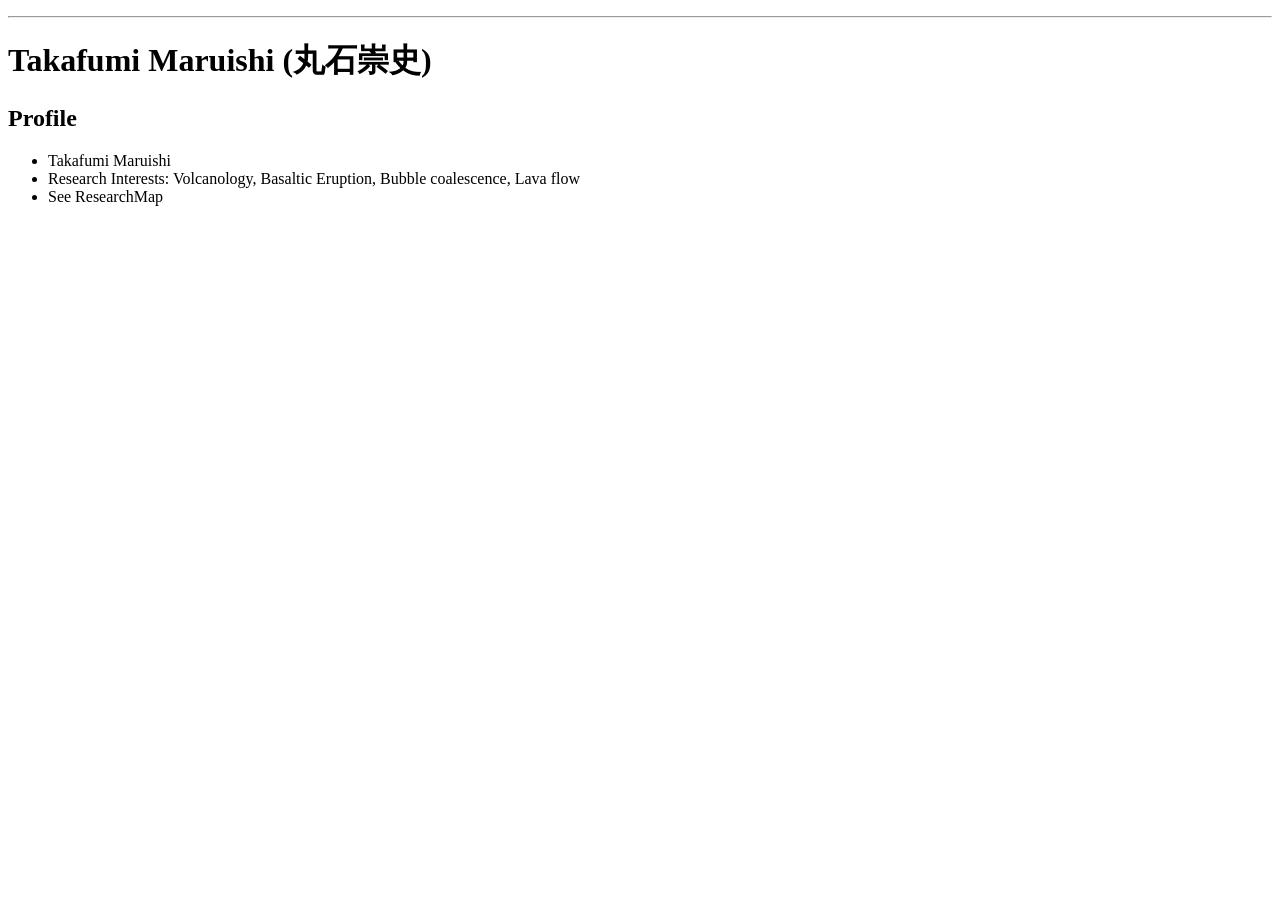
==== docs/index.html @ ff080b2b "update researchmap link" ====
<!DOCTYPE html>
<html lang="ja">
  <head>
	<meta name="generator" content="Hugo 0.74.3" />
    <meta charset="utf-8">
    <meta name="viewport" content="width=device-width, initial-scale=1">
    <title> | Takafumi Maruishi</title>
    <link rel="stylesheet" href="/css/style.css" />
    <link rel="stylesheet" href="/css/fonts.css" />
    
  </head>

  <body>
    <nav>
    <ul class="menu">
      
    </ul>
    <hr/>
    </nav>




<h1 id="takafumi-maruishi-丸石崇史">Takafumi Maruishi (丸石崇史)</h1>
<!-- raw HTML omitted -->
<h2 id="profile">Profile</h2>
<ul>
<li>Takafumi Maruishi</li>
<li>Research Interests: Volcanology, Basaltic Eruption, Bubble coalescence, Lava flow</li>
<li>See <a=href="https://researchmap.jp/takafumi_maruishi">ResearchMap</a></li>

<ul>
  
  
  
</ul>

  <footer>
  
  
  </footer>
  </body>
</html>
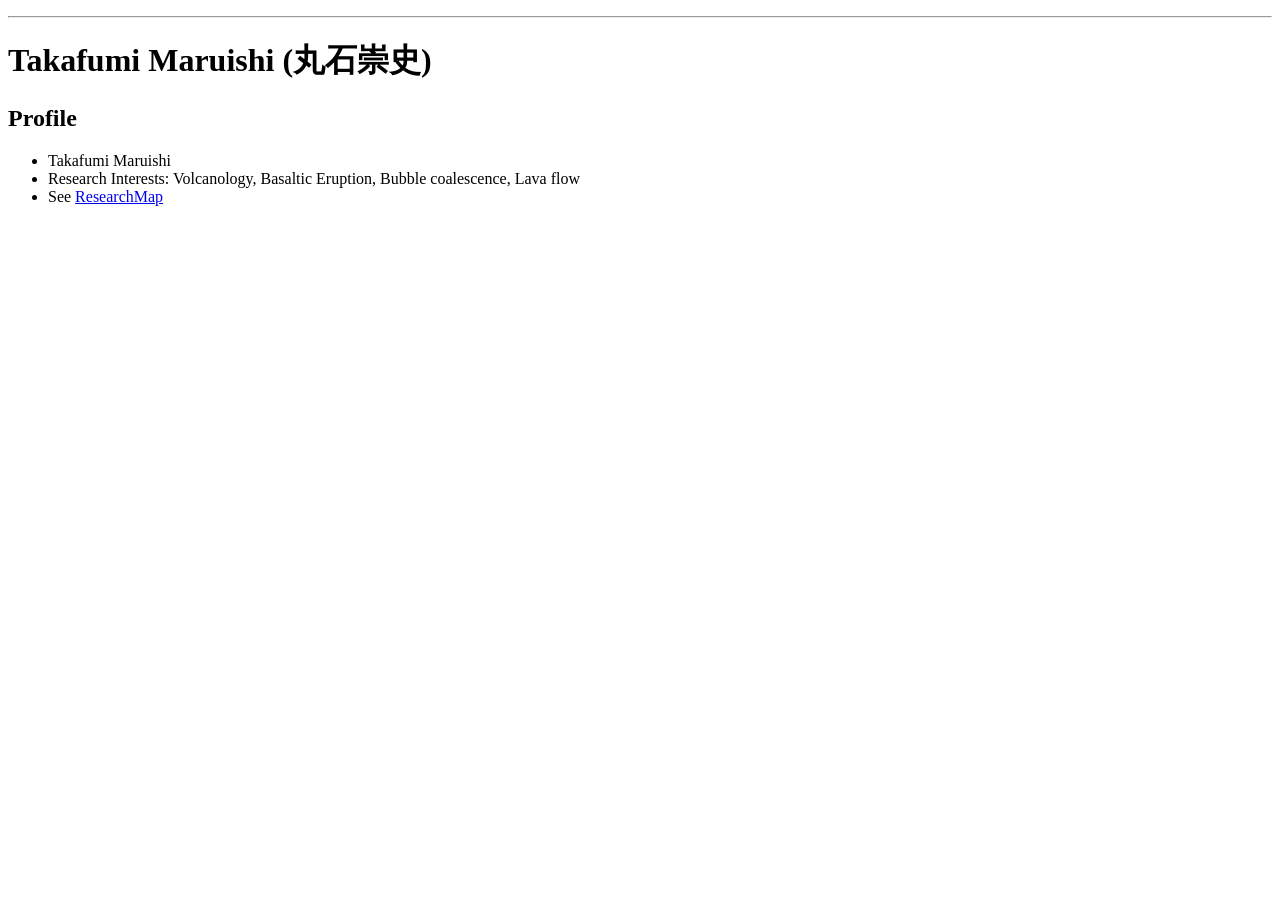
==== commit a425c229: "fix a tag" ====
--- a/docs/index.html
+++ b/docs/index.html
@@ -27,7 +27,7 @@
 <ul>
 <li>Takafumi Maruishi</li>
 <li>Research Interests: Volcanology, Basaltic Eruption, Bubble coalescence, Lava flow</li>
-<li>See <a=href="https://researchmap.jp/takafumi_maruishi">ResearchMap</a></li>
+<li>See <a href="https://researchmap.jp/takafumi_maruishi">ResearchMap</a></li>
 
 <ul>
   
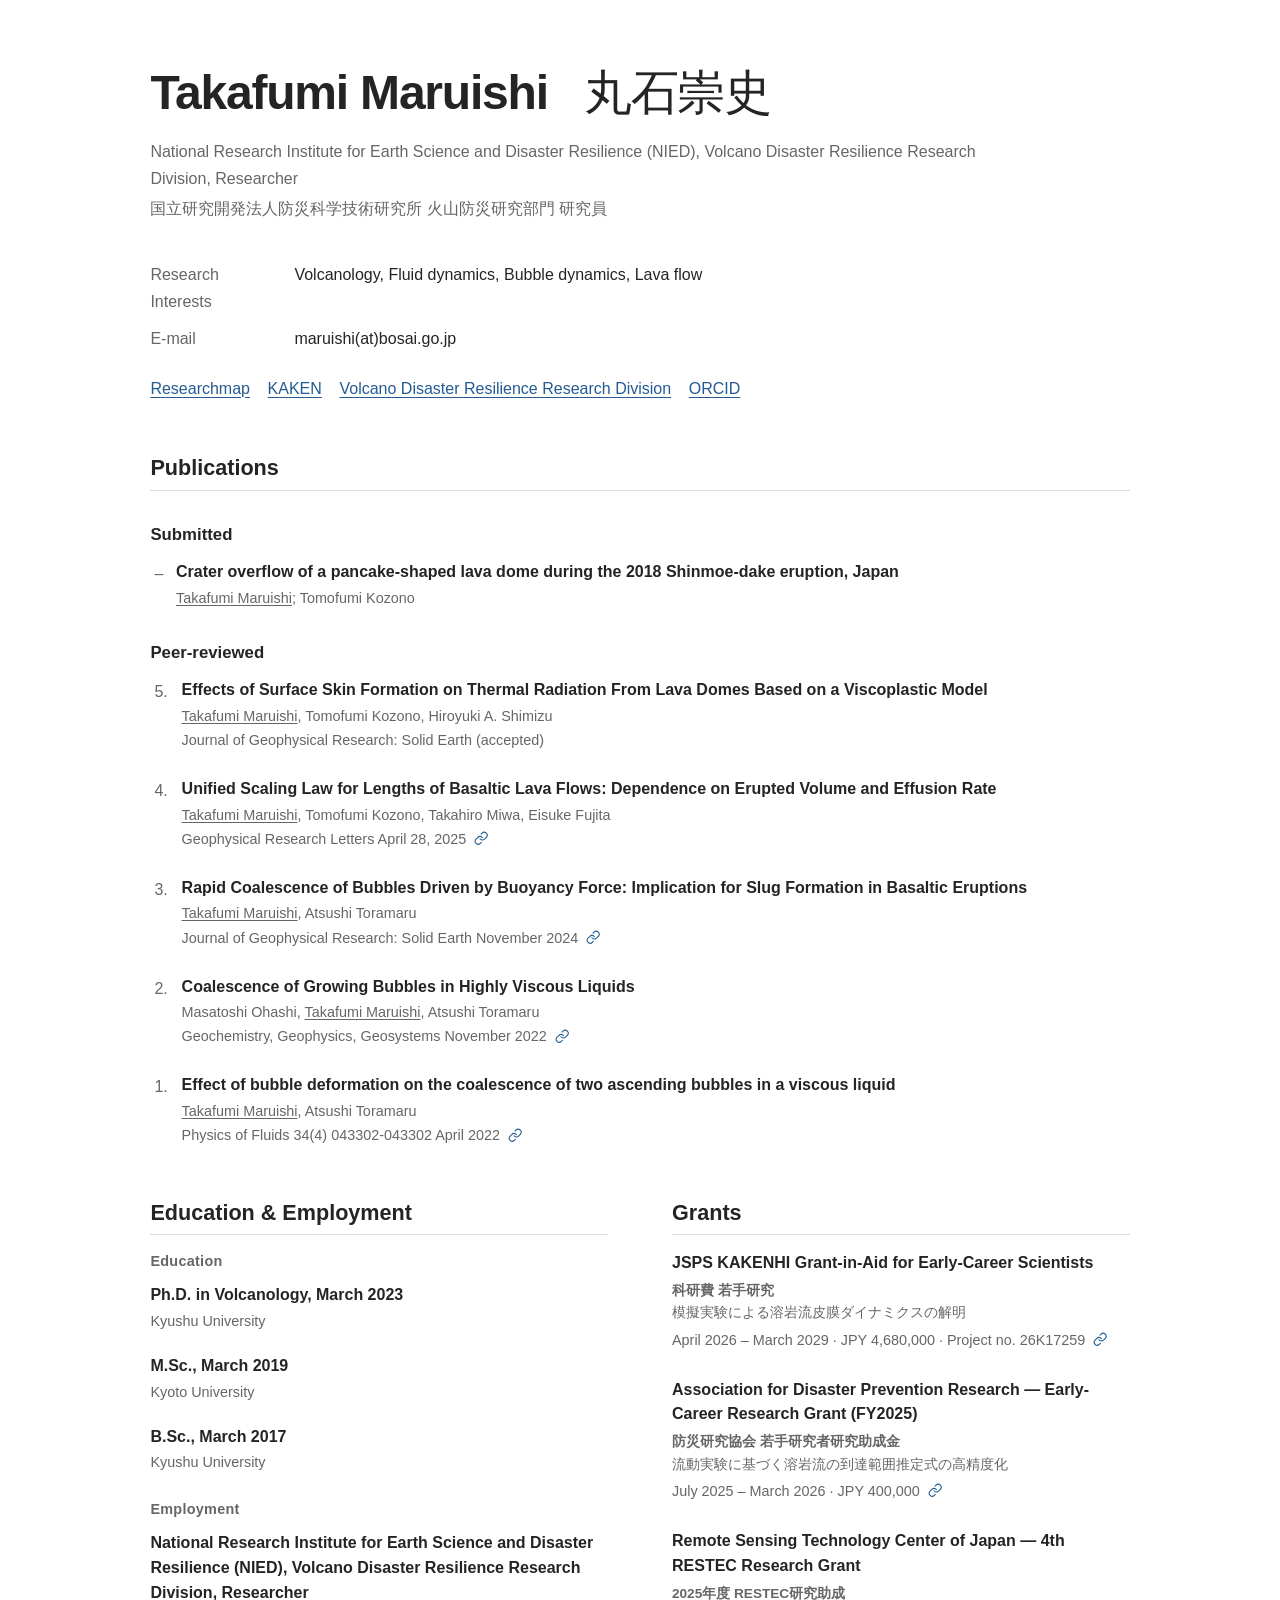
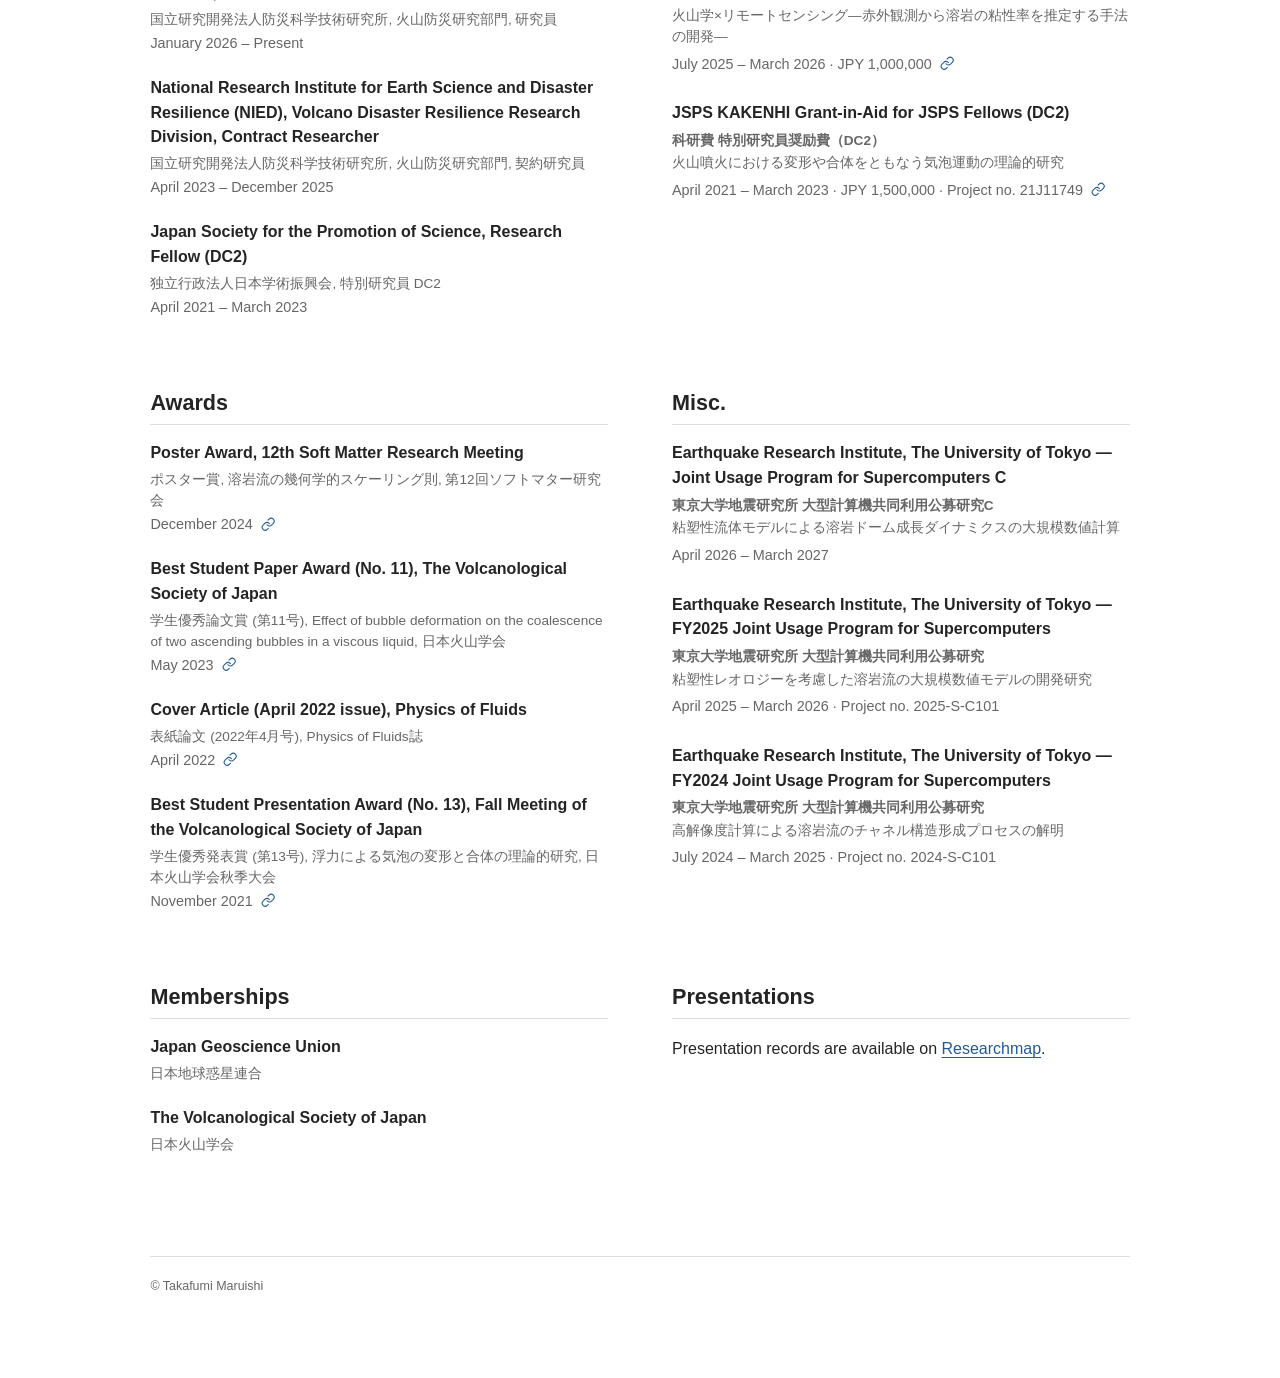
==== commit 46a87d22: "Update research profile" ====
--- a/docs/index.html
+++ b/docs/index.html
@@ -1,44 +1,245 @@
-<!DOCTYPE html>
-<html lang="ja">
-  <head>
-	<meta name="generator" content="Hugo 0.74.3" />
-    <meta charset="utf-8">
-    <meta name="viewport" content="width=device-width, initial-scale=1">
-    <title> | Takafumi Maruishi</title>
-    <link rel="stylesheet" href="/css/style.css" />
-    <link rel="stylesheet" href="/css/fonts.css" />
-    
-  </head>
-
-  <body>
-    <nav>
-    <ul class="menu">
-      
+<!doctype html>
+<html lang="en">
+<head>
+  <meta charset="utf-8">
+  <meta name="viewport" content="width=device-width, initial-scale=1">
+  <meta name="description" content="Research profile of Takafumi Maruishi">
+  <title>Takafumi Maruishi</title>
+  <link rel="stylesheet" href="styles.css">
+</head>
+<body>
+<header>
+  <h1><span>Takafumi Maruishi</span><span lang="ja">丸石崇史</span></h1>
+  <div class="affiliation">
+    <p>National Research Institute for Earth Science and Disaster Resilience (NIED), Volcano Disaster Resilience Research Division, Researcher</p>
+    <p lang="ja">国立研究開発法人防災科学技術研究所 火山防災研究部門 研究員</p>
+  </div>
+</header>
+
+<main>
+  <section class="profile">
+    <dl>
+      <div class="fact"><dt>Research Interests</dt><dd>Volcanology, Fluid dynamics, Bubble dynamics, Lava flow</dd></div>
+      <div class="fact"><dt>E-mail</dt><dd>maruishi(at)bosai.go.jp</dd></div>
+    </dl>
+    <ul class="external-links" aria-label="External profiles">
+      <li><a href="https://researchmap.jp/takafumi_maruishi" rel="noopener">Researchmap</a></li>
+      <li><a href="https://nrid.nii.ac.jp/nrid/1000080983254/" rel="noopener">KAKEN</a></li>
+      <li><a href="https://kazan.bosai.go.jp/" rel="noopener">Volcano Disaster Resilience Research Division</a></li>
+      <li><a href="https://orcid.org/0000-0002-3188-3649" rel="noopener">ORCID</a></li>
     </ul>
-    <hr/>
-    </nav>
-
-
-
-
-<h1 id="takafumi-maruishi-丸石崇史">Takafumi Maruishi (丸石崇史)</h1>
-<!-- raw HTML omitted -->
-<h2 id="profile">Profile</h2>
-<ul>
-<li>Takafumi Maruishi</li>
-<li>Research Interests: Volcanology, Basaltic Eruption, Bubble coalescence, Lava flow</li>
-<li>See <a href="https://researchmap.jp/takafumi_maruishi">ResearchMap</a></li>
-
-<ul>
-  
-  
-  
-</ul>
-
-  <footer>
-  
-  
-  </footer>
-  </body>
+  </section>
+
+  <section>
+    <h2>Publications</h2>
+    <h3>Submitted</h3>
+    <ul class="records submitted-publications">
+      <li>
+
+        <div class="record-title">Crater overflow of a pancake-shaped lava dome during the 2018 Shinmoe-dake eruption, Japan</div>
+        <div class="meta publication-authors"><span class="self-author">Takafumi Maruishi</span>; Tomofumi Kozono</div>
+      </li>
+    </ul>
+    <h3>Peer-reviewed</h3>
+    <ol class="records publications reversed-publications" reversed>
+      <li value="5">
+        <span class="publication-number" aria-hidden="true">5.</span>
+
+        <div class="record-title">Effects of Surface Skin Formation on Thermal Radiation From Lava Domes Based on a Viscoplastic Model</div>
+        <div class="meta publication-authors"><span class="self-author">Takafumi Maruishi</span>, Tomofumi Kozono, Hiroyuki A. Shimizu</div>
+        <div class="meta">Journal of Geophysical Research: Solid Earth (accepted)</div>
+      </li>
+      <li value="4">
+        <span class="publication-number" aria-hidden="true">4.</span>
+
+        <div class="record-title">Unified Scaling Law for Lengths of Basaltic Lava Flows: Dependence on Erupted Volume and Effusion Rate</div>
+        <div class="meta publication-authors"><span class="self-author">Takafumi Maruishi</span>, Tomofumi Kozono, Takahiro Miwa, Eisuke Fujita</div>
+        <div class="meta">Geophysical Research Letters April 28, 2025 <a class="source-link" href="https://doi.org/10.1029/2024GL113426" rel="noopener" aria-label="DOI for Unified Scaling Law for Lengths of Basaltic Lava Flows: Dependence on Erupted Volume and Effusion Rate" title="Source">
+          <svg viewBox="0 0 24 24" fill="none" stroke="#245b92" stroke-width="1.8" stroke-linecap="round" stroke-linejoin="round" aria-hidden="true"><path d="M10 13a5 5 0 0 0 7.54.54l3-3a5 5 0 0 0-7.07-7.07l-1.72 1.71"/><path d="M14 11a5 5 0 0 0-7.54-.54l-3 3a5 5 0 0 0 7.07 7.07l1.71-1.71"/></svg>
+        </a></div>
+      </li>
+      <li value="3">
+        <span class="publication-number" aria-hidden="true">3.</span>
+
+        <div class="record-title">Rapid Coalescence of Bubbles Driven by Buoyancy Force: Implication for Slug Formation in Basaltic Eruptions</div>
+        <div class="meta publication-authors"><span class="self-author">Takafumi Maruishi</span>, Atsushi Toramaru</div>
+        <div class="meta">Journal of Geophysical Research: Solid Earth November 2024 <a class="source-link" href="https://doi.org/10.1029/2024JB029130" rel="noopener" aria-label="DOI for Rapid Coalescence of Bubbles Driven by Buoyancy Force: Implication for Slug Formation in Basaltic Eruptions" title="Source">
+          <svg viewBox="0 0 24 24" fill="none" stroke="#245b92" stroke-width="1.8" stroke-linecap="round" stroke-linejoin="round" aria-hidden="true"><path d="M10 13a5 5 0 0 0 7.54.54l3-3a5 5 0 0 0-7.07-7.07l-1.72 1.71"/><path d="M14 11a5 5 0 0 0-7.54-.54l-3 3a5 5 0 0 0 7.07 7.07l1.71-1.71"/></svg>
+        </a></div>
+      </li>
+      <li value="2">
+        <span class="publication-number" aria-hidden="true">2.</span>
+
+        <div class="record-title">Coalescence of Growing Bubbles in Highly Viscous Liquids</div>
+        <div class="meta publication-authors">Masatoshi Ohashi, <span class="self-author">Takafumi Maruishi</span>, Atsushi Toramaru</div>
+        <div class="meta">Geochemistry, Geophysics, Geosystems November 2022 <a class="source-link" href="https://doi.org/10.1029/2022GC010618" rel="noopener" aria-label="DOI for Coalescence of Growing Bubbles in Highly Viscous Liquids" title="Source">
+          <svg viewBox="0 0 24 24" fill="none" stroke="#245b92" stroke-width="1.8" stroke-linecap="round" stroke-linejoin="round" aria-hidden="true"><path d="M10 13a5 5 0 0 0 7.54.54l3-3a5 5 0 0 0-7.07-7.07l-1.72 1.71"/><path d="M14 11a5 5 0 0 0-7.54-.54l-3 3a5 5 0 0 0 7.07 7.07l1.71-1.71"/></svg>
+        </a></div>
+      </li>
+      <li value="1">
+        <span class="publication-number" aria-hidden="true">1.</span>
+
+        <div class="record-title">Effect of bubble deformation on the coalescence of two ascending bubbles in a viscous liquid</div>
+        <div class="meta publication-authors"><span class="self-author">Takafumi Maruishi</span>, Atsushi Toramaru</div>
+        <div class="meta">Physics of Fluids 34(4) 043302-043302 April 2022 <a class="source-link" href="https://doi.org/10.1063/5.0082506" rel="noopener" aria-label="DOI for Effect of bubble deformation on the coalescence of two ascending bubbles in a viscous liquid" title="Source">
+          <svg viewBox="0 0 24 24" fill="none" stroke="#245b92" stroke-width="1.8" stroke-linecap="round" stroke-linejoin="round" aria-hidden="true"><path d="M10 13a5 5 0 0 0 7.54.54l3-3a5 5 0 0 0-7.07-7.07l-1.72 1.71"/><path d="M14 11a5 5 0 0 0-7.54-.54l-3 3a5 5 0 0 0 7.07 7.07l1.71-1.71"/></svg>
+        </a></div>
+      </li>
+    </ol>
+  </section>
+
+  <section class="details-grid" aria-label="Curriculum vitae">
+    <article class="detail-card">
+      <h2>Education &amp; Employment</h2>
+      <h3 class="detail-subheading first">Education</h3>
+      <ol class="records">
+      <li>
+        <div class="record-title">Ph.D. in Volcanology, March 2023</div>
+        <div class="meta">Kyushu University</div>
+      </li>
+      <li>
+        <div class="record-title">M.Sc., March 2019</div>
+        <div class="meta">Kyoto University</div>
+      </li>
+      <li>
+        <div class="record-title">B.Sc., March 2017</div>
+        <div class="meta">Kyushu University</div>
+      </li>
+      </ol>
+      <h3 class="detail-subheading">Employment</h3>
+      <ol class="records">
+      <li>
+        <div class="record-title">National Research Institute for Earth Science and Disaster Resilience (NIED), Volcano Disaster Resilience Research Division, Researcher</div>
+        <div class="meta ja-note" lang="ja">国立研究開発法人防災科学技術研究所, 火山防災研究部門, 研究員</div>
+        <div class="meta">January 2026 – Present</div>
+      </li>
+      <li>
+        <div class="record-title">National Research Institute for Earth Science and Disaster Resilience (NIED), Volcano Disaster Resilience Research Division, Contract Researcher</div>
+        <div class="meta ja-note" lang="ja">国立研究開発法人防災科学技術研究所, 火山防災研究部門, 契約研究員</div>
+        <div class="meta">April 2023 – December 2025</div>
+      </li>
+      <li>
+        <div class="record-title">Japan Society for the Promotion of Science, Research Fellow (DC2)</div>
+        <div class="meta ja-note" lang="ja">独立行政法人日本学術振興会, 特別研究員 DC2</div>
+        <div class="meta">April 2021 – March 2023</div>
+      </li>
+      </ol>
+    </article>
+    <article class="detail-card">
+      <h2>Grants</h2>
+      <ol class="records grants">
+      <li>
+        <div class="record-title">JSPS KAKENHI Grant-in-Aid for Early-Career Scientists</div>
+        <div class="meta ja-note grant-program-ja" lang="ja">科研費 若手研究</div>
+        <div class="meta ja-note grant-title" lang="ja">模擬実験による溶岩流皮膜ダイナミクスの解明</div>
+        <div class="meta grant-meta">April 2026 – March 2029 · JPY 4,680,000 · Project no. 26K17259 <a class="source-link" href="https://kaken.nii.ac.jp/ja/grant/KAKENHI-PROJECT-26K17259/" rel="noopener" aria-label="Source for JSPS KAKENHI Grant-in-Aid for Early-Career Scientists" title="Source">
+          <svg viewBox="0 0 24 24" fill="none" stroke="#245b92" stroke-width="1.8" stroke-linecap="round" stroke-linejoin="round" aria-hidden="true"><path d="M10 13a5 5 0 0 0 7.54.54l3-3a5 5 0 0 0-7.07-7.07l-1.72 1.71"/><path d="M14 11a5 5 0 0 0-7.54-.54l-3 3a5 5 0 0 0 7.07 7.07l1.71-1.71"/></svg>
+        </a></div>
+      </li>
+      <li>
+        <div class="record-title">Association for Disaster Prevention Research — Early-Career Research Grant (FY2025)</div>
+        <div class="meta ja-note grant-program-ja" lang="ja">防災研究協会 若手研究者研究助成金</div>
+        <div class="meta ja-note grant-title" lang="ja">流動実験に基づく溶岩流の到達範囲推定式の高精度化</div>
+        <div class="meta grant-meta">July 2025 – March 2026 · JPY 400,000 <a class="source-link" href="https://bosaikyo.jp/project.html" rel="noopener" aria-label="Source for Association for Disaster Prevention Research — Early-Career Research Grant (FY2025)" title="Source">
+          <svg viewBox="0 0 24 24" fill="none" stroke="#245b92" stroke-width="1.8" stroke-linecap="round" stroke-linejoin="round" aria-hidden="true"><path d="M10 13a5 5 0 0 0 7.54.54l3-3a5 5 0 0 0-7.07-7.07l-1.72 1.71"/><path d="M14 11a5 5 0 0 0-7.54-.54l-3 3a5 5 0 0 0 7.07 7.07l1.71-1.71"/></svg>
+        </a></div>
+      </li>
+      <li>
+        <div class="record-title">Remote Sensing Technology Center of Japan — 4th RESTEC Research Grant</div>
+        <div class="meta ja-note grant-program-ja" lang="ja">2025年度 RESTEC研究助成</div>
+        <div class="meta ja-note grant-title" lang="ja">火山学×リモートセンシング―赤外観測から溶岩の粘性率を推定する手法の開発―</div>
+        <div class="meta grant-meta">July 2025 – March 2026 · JPY 1,000,000 <a class="source-link" href="https://www.restec.or.jp/about/research_grant_2025.html" rel="noopener" aria-label="Source for Remote Sensing Technology Center of Japan — 4th RESTEC Research Grant" title="Source">
+          <svg viewBox="0 0 24 24" fill="none" stroke="#245b92" stroke-width="1.8" stroke-linecap="round" stroke-linejoin="round" aria-hidden="true"><path d="M10 13a5 5 0 0 0 7.54.54l3-3a5 5 0 0 0-7.07-7.07l-1.72 1.71"/><path d="M14 11a5 5 0 0 0-7.54-.54l-3 3a5 5 0 0 0 7.07 7.07l1.71-1.71"/></svg>
+        </a></div>
+      </li>
+      <li>
+        <div class="record-title">JSPS KAKENHI Grant-in-Aid for JSPS Fellows (DC2)</div>
+        <div class="meta ja-note grant-program-ja" lang="ja">科研費 特別研究員奨励費（DC2）</div>
+        <div class="meta ja-note grant-title" lang="ja">火山噴火における変形や合体をともなう気泡運動の理論的研究</div>
+        <div class="meta grant-meta">April 2021 – March 2023 · JPY 1,500,000 · Project no. 21J11749 <a class="source-link" href="https://kaken.nii.ac.jp/ja/grant/KAKENHI-PROJECT-21J11749/" rel="noopener" aria-label="Source for JSPS KAKENHI Grant-in-Aid for JSPS Fellows (DC2)" title="Source">
+          <svg viewBox="0 0 24 24" fill="none" stroke="#245b92" stroke-width="1.8" stroke-linecap="round" stroke-linejoin="round" aria-hidden="true"><path d="M10 13a5 5 0 0 0 7.54.54l3-3a5 5 0 0 0-7.07-7.07l-1.72 1.71"/><path d="M14 11a5 5 0 0 0-7.54-.54l-3 3a5 5 0 0 0 7.07 7.07l1.71-1.71"/></svg>
+        </a></div>
+      </li>
+      </ol>
+    </article>
+    <article class="detail-card">
+      <h2>Awards</h2>
+      <ol class="records">
+      <li>
+        <div class="record-title">Poster Award, 12th Soft Matter Research Meeting</div>
+        <div class="meta ja-note" lang="ja">ポスター賞, 溶岩流の幾何学的スケーリング則, 第12回ソフトマター研究会</div>
+        <div class="meta">December 2024 <a class="source-link" href="https://softmatter.xsrv.jp/award.html" rel="noopener" aria-label="Source for Poster Award, 12th Soft Matter Research Meeting" title="Source">
+          <svg viewBox="0 0 24 24" fill="none" stroke="#245b92" stroke-width="1.8" stroke-linecap="round" stroke-linejoin="round" aria-hidden="true"><path d="M10 13a5 5 0 0 0 7.54.54l3-3a5 5 0 0 0-7.07-7.07l-1.72 1.71"/><path d="M14 11a5 5 0 0 0-7.54-.54l-3 3a5 5 0 0 0 7.07 7.07l1.71-1.71"/></svg>
+        </a></div>
+      </li>
+      <li>
+        <div class="record-title">Best Student Paper Award (No. 11), The Volcanological Society of Japan</div>
+        <div class="meta ja-note" lang="ja">学生優秀論文賞 (第11号), Effect of bubble deformation on the coalescence of two ascending bubbles in a viscous liquid, 日本火山学会</div>
+        <div class="meta">May 2023 <a class="source-link" href="https://kazan-g.sakura.ne.jp/J/doc/awards/VSJ_Best_Student_Paper_Award/11.html" rel="noopener" aria-label="Source for Best Student Paper Award (No. 11), The Volcanological Society of Japan" title="Source">
+          <svg viewBox="0 0 24 24" fill="none" stroke="#245b92" stroke-width="1.8" stroke-linecap="round" stroke-linejoin="round" aria-hidden="true"><path d="M10 13a5 5 0 0 0 7.54.54l3-3a5 5 0 0 0-7.07-7.07l-1.72 1.71"/><path d="M14 11a5 5 0 0 0-7.54-.54l-3 3a5 5 0 0 0 7.07 7.07l1.71-1.71"/></svg>
+        </a></div>
+      </li>
+      <li>
+        <div class="record-title">Cover Article (April 2022 issue), Physics of Fluids</div>
+        <div class="meta ja-note" lang="ja">表紙論文 (2022年4月号), Physics of Fluids誌</div>
+        <div class="meta">April 2022 <a class="source-link" href="https://pubs.aip.org/aip/pof/issue/34/4" rel="noopener" aria-label="Source for Cover Article (April 2022 issue), Physics of Fluids" title="Source">
+          <svg viewBox="0 0 24 24" fill="none" stroke="#245b92" stroke-width="1.8" stroke-linecap="round" stroke-linejoin="round" aria-hidden="true"><path d="M10 13a5 5 0 0 0 7.54.54l3-3a5 5 0 0 0-7.07-7.07l-1.72 1.71"/><path d="M14 11a5 5 0 0 0-7.54-.54l-3 3a5 5 0 0 0 7.07 7.07l1.71-1.71"/></svg>
+        </a></div>
+      </li>
+      <li>
+        <div class="record-title">Best Student Presentation Award (No. 13), Fall Meeting of the Volcanological Society of Japan</div>
+        <div class="meta ja-note" lang="ja">学生優秀発表賞 (第13号), 浮力による気泡の変形と合体の理論的研究, 日本火山学会秋季大会</div>
+        <div class="meta">November 2021 <a class="source-link" href="https://kazan-g.sakura.ne.jp/J/doc/jyushoulist.html" rel="noopener" aria-label="Source for Best Student Presentation Award (No. 13), Fall Meeting of the Volcanological Society of Japan" title="Source">
+          <svg viewBox="0 0 24 24" fill="none" stroke="#245b92" stroke-width="1.8" stroke-linecap="round" stroke-linejoin="round" aria-hidden="true"><path d="M10 13a5 5 0 0 0 7.54.54l3-3a5 5 0 0 0-7.07-7.07l-1.72 1.71"/><path d="M14 11a5 5 0 0 0-7.54-.54l-3 3a5 5 0 0 0 7.07 7.07l1.71-1.71"/></svg>
+        </a></div>
+      </li>
+      </ol>
+    </article>
+    <article class="detail-card">
+      <h2>Misc.</h2>
+      <ol class="records grants">
+      <li>
+        <div class="record-title">Earthquake Research Institute, The University of Tokyo — Joint Usage Program for Supercomputers C</div>
+        <div class="meta ja-note grant-program-ja" lang="ja">東京大学地震研究所 大型計算機共同利用公募研究C</div>
+        <div class="meta ja-note grant-title" lang="ja">粘塑性流体モデルによる溶岩ドーム成長ダイナミクスの大規模数値計算</div>
+        <div class="meta grant-meta">April 2026 – March 2027</div>
+      </li>
+      <li>
+        <div class="record-title">Earthquake Research Institute, The University of Tokyo — FY2025 Joint Usage Program for Supercomputers</div>
+        <div class="meta ja-note grant-program-ja" lang="ja">東京大学地震研究所 大型計算機共同利用公募研究</div>
+        <div class="meta ja-note grant-title" lang="ja">粘塑性レオロジーを考慮した溶岩流の大規模数値モデルの開発研究</div>
+        <div class="meta grant-meta">April 2025 – March 2026 · Project no. 2025-S-C101</div>
+      </li>
+      <li>
+        <div class="record-title">Earthquake Research Institute, The University of Tokyo — FY2024 Joint Usage Program for Supercomputers</div>
+        <div class="meta ja-note grant-program-ja" lang="ja">東京大学地震研究所 大型計算機共同利用公募研究</div>
+        <div class="meta ja-note grant-title" lang="ja">高解像度計算による溶岩流のチャネル構造形成プロセスの解明</div>
+        <div class="meta grant-meta">July 2024 – March 2025 · Project no. 2024-S-C101</div>
+      </li>
+      </ol>
+    </article>
+    <article class="detail-card">
+      <h2>Memberships</h2>
+      <ol class="records">
+      <li>
+        <div class="record-title">Japan Geoscience Union</div>
+        <div class="meta ja-note" lang="ja">日本地球惑星連合</div>
+
+      </li>
+      <li>
+        <div class="record-title">The Volcanological Society of Japan</div>
+        <div class="meta ja-note" lang="ja">日本火山学会</div>
+
+      </li>
+      </ol>
+    </article>
+    <article class="detail-card compact">
+      <h2>Presentations</h2>
+      <p>Presentation records are available on <a href="https://researchmap.jp/takafumi_maruishi" rel="noopener">Researchmap</a>.</p>
+    </article>
+  </section>
+</main>
+
+<footer>© Takafumi Maruishi</footer>
+</body>
 </html>
-
--- a/docs/styles.css
+++ b/docs/styles.css
@@ -0,0 +1,86 @@
+:root {
+  --text: #242424;
+  --muted: #666;
+  --line: #dedede;
+  --link: #245b92;
+}
+
+* { box-sizing: border-box; }
+html { color-scheme: light; }
+body {
+  max-width: 64rem;
+  margin: 0 auto;
+  padding: 4rem 1.4rem 5rem;
+  color: var(--text);
+  background: #fff;
+  font-family: -apple-system, BlinkMacSystemFont, "Segoe UI", "Noto Sans JP", sans-serif;
+  font-size: 16px;
+  line-height: 1.72;
+}
+
+a { color: var(--link); text-underline-offset: 0.16em; }
+header { margin-bottom: 2.4rem; }
+h1 { margin: 0; font-size: clamp(2rem, 6vw, 3rem); line-height: 1.2; letter-spacing: -0.025em; }
+h1 span { display: inline-block; white-space: nowrap; }
+h1 span + span { margin-left: 0.75em; }
+h1 [lang="ja"] { font-weight: 500; }
+.affiliation { max-width: 52rem; margin-top: 1rem; color: var(--muted); }
+.affiliation p { margin: 0.15rem 0; }
+
+section { margin-top: 3.2rem; }
+h2 { margin: 0 0 1.2rem; padding-bottom: 0.45rem; border-bottom: 1px solid var(--line); font-size: 1.35rem; line-height: 1.35; }
+h3 { margin: 2rem 0 0.85rem; font-size: 1.05rem; line-height: 1.4; }
+.profile { margin-top: 0; }
+.profile dl { margin: 0; }
+.fact { display: grid; grid-template-columns: 8rem 1fr; gap: 1rem; margin: 0.55rem 0; }
+.fact dt { color: var(--muted); font-weight: 500; }
+.fact dd { margin: 0; }
+
+.external-links { display: flex; flex-wrap: wrap; gap: 0.35rem 1.1rem; margin: 1.4rem 0 0; padding: 0; list-style: none; }
+.external-links li { margin: 0; }
+.compact p { margin: 0; }
+.empty { margin: 0; color: var(--muted); }
+
+.details-grid { display: grid; grid-template-columns: repeat(2, minmax(0, 1fr)); gap: 3rem 4rem; align-items: start; }
+.detail-card { min-width: 0; }
+.detail-card h2 { margin-bottom: 1rem; }
+.detail-subheading { margin: 1.6rem 0 0.75rem; color: var(--muted); font-size: 0.9rem; font-weight: 600; letter-spacing: 0.02em; }
+.detail-subheading.first { margin-top: 0; }
+
+.records { margin: 0; padding: 0; list-style: none; }
+.records li { margin: 0 0 1.35rem; }
+.publications { padding-left: 1.6rem; list-style: decimal; }
+.publications li { margin-bottom: 1.6rem; padding-left: 0.35rem; }
+.publications li::marker { color: var(--muted); font-variant-numeric: tabular-nums; }
+.reversed-publications { list-style: none; }
+.reversed-publications li { position: relative; }
+.publication-number { position: absolute; left: -1.35rem; color: var(--muted); font-variant-numeric: tabular-nums; font-weight: 400; }
+.submitted-publications { padding-left: 1.6rem; }
+.submitted-publications li { position: relative; margin-bottom: 1.6rem; }
+.submitted-publications li::before { position: absolute; left: -1.35rem; content: "–"; color: var(--muted); }
+.self-author { text-decoration: underline; text-decoration-thickness: 0.08em; text-underline-offset: 0.14em; }
+.record-title { font-weight: 600; line-height: 1.55; }
+.meta { margin-top: 0.12rem; color: var(--muted); font-size: 0.9rem; line-height: 1.55; }
+.ja-note { display: block; margin-top: 0.2rem; color: var(--muted); font-size: 0.85rem; font-weight: 400; }
+.source-link { display: inline-block; width: 0.9rem; height: 0.9rem; margin-left: 0.25rem; line-height: 0; vertical-align: -0.1rem; }
+.source-link svg { display: block; width: 0.9rem; height: 0.9rem; }
+.grants li { margin-bottom: 1.65rem; }
+.grant-program-ja { margin-top: 0.25rem; font-weight: 600; }
+.grant-title { margin-top: 0.08rem; line-height: 1.55; }
+.grant-meta { margin-top: 0.35rem; }
+
+footer { margin-top: 5rem; padding-top: 1.2rem; border-top: 1px solid var(--line); color: var(--muted); font-size: 0.78rem; }
+
+@media (max-width: 560px) {
+  body { padding-top: 2rem; }
+  .fact { grid-template-columns: 1fr; gap: 0; margin-bottom: 1rem; }
+  .details-grid { grid-template-columns: 1fr; gap: 2.5rem; }
+}
+
+@media print {
+  body { max-width: none; padding: 0; font-size: 10pt; }
+  h1 { font-size: 24pt; white-space: nowrap; }
+  section { margin-top: 1.8rem; }
+  .details-grid { gap: 2rem 2.5rem; }
+  footer { display: none; }
+}
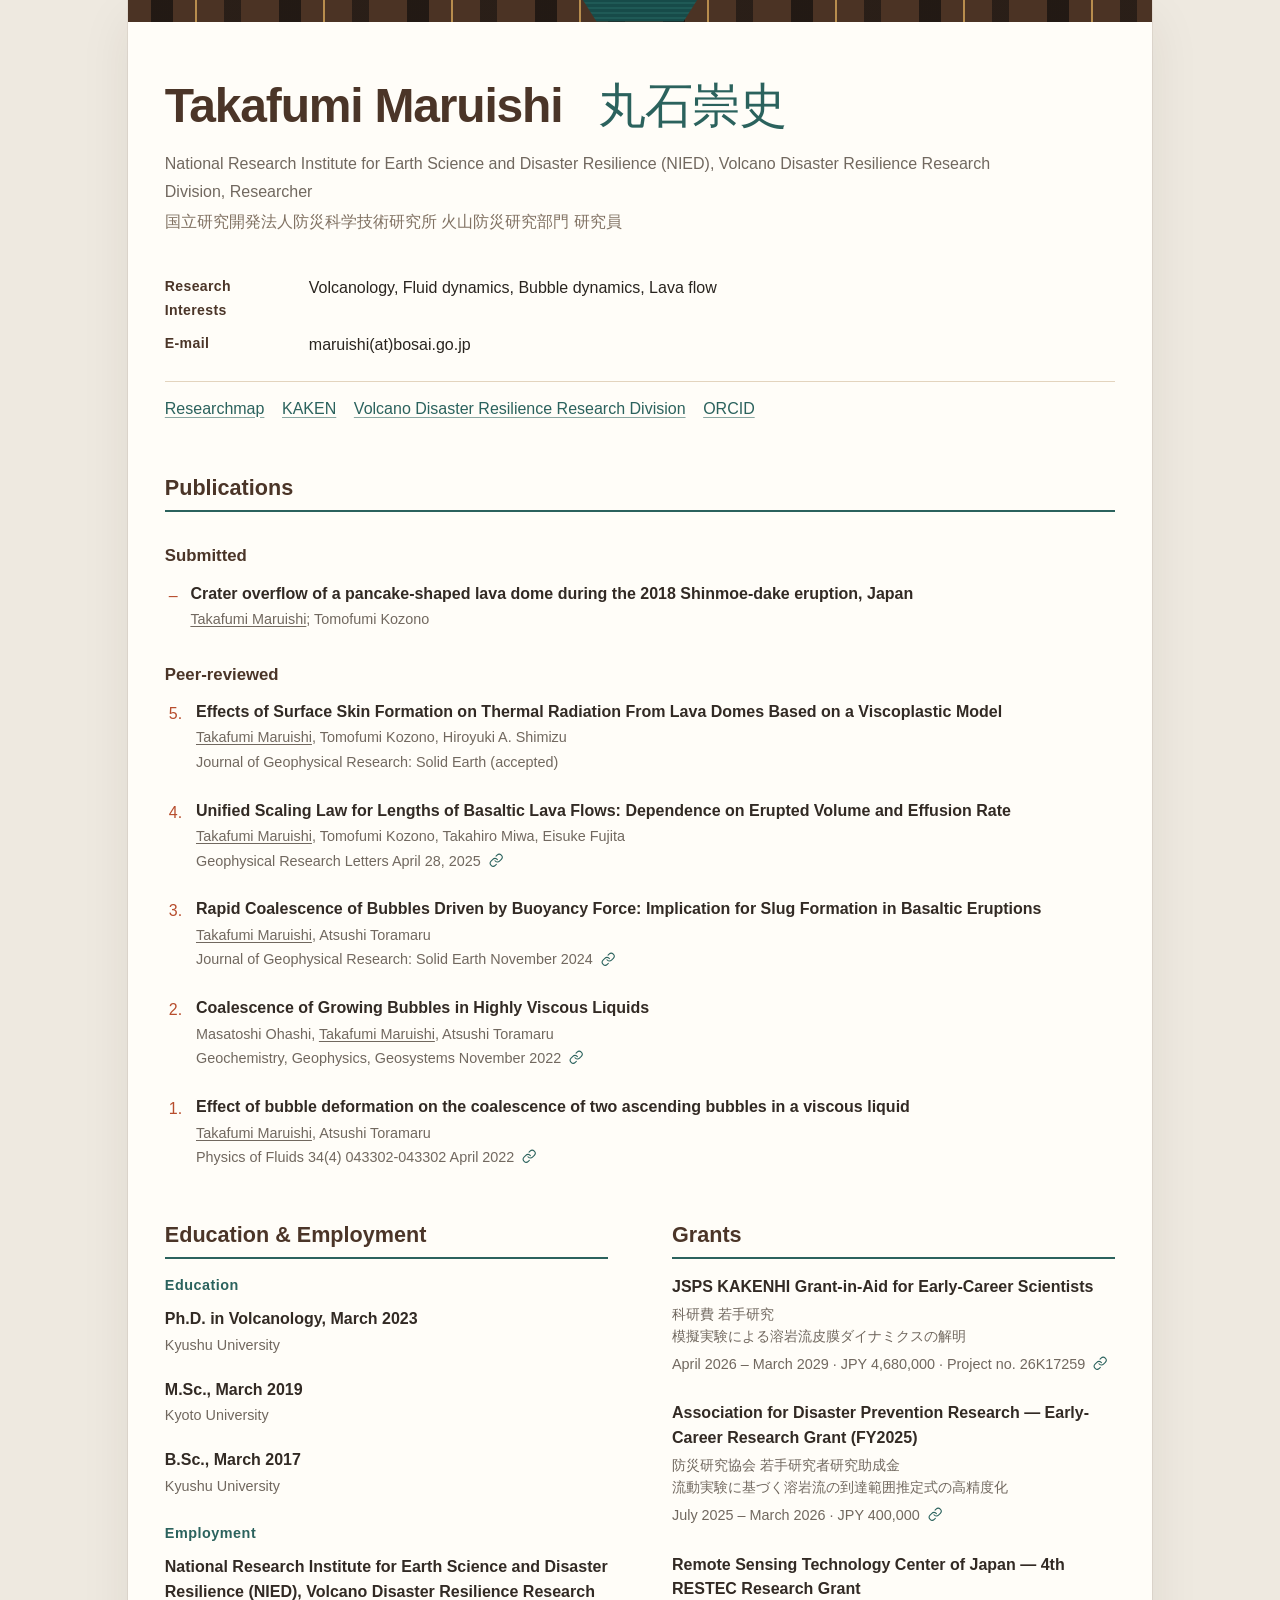
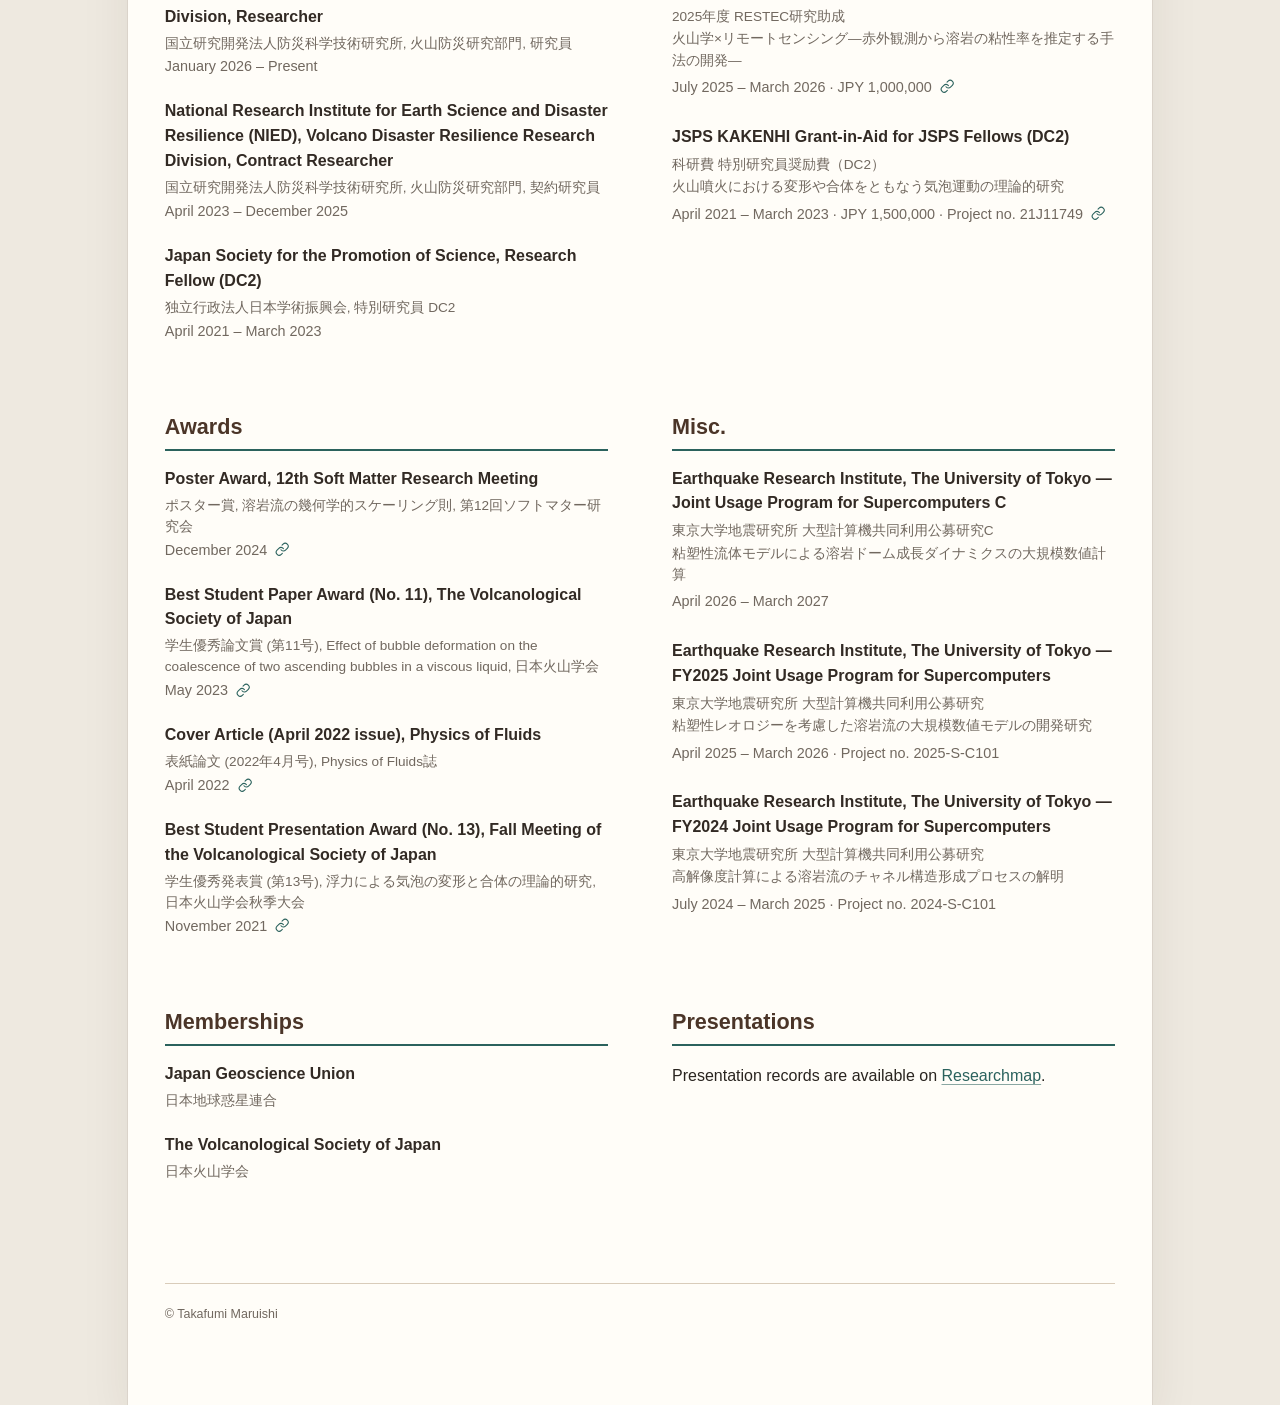
==== commit eea1b3d2: "Refine research profile design" ====
--- a/docs/index.html
+++ b/docs/index.html
@@ -55,7 +55,7 @@
         <div class="record-title">Unified Scaling Law for Lengths of Basaltic Lava Flows: Dependence on Erupted Volume and Effusion Rate</div>
         <div class="meta publication-authors"><span class="self-author">Takafumi Maruishi</span>, Tomofumi Kozono, Takahiro Miwa, Eisuke Fujita</div>
         <div class="meta">Geophysical Research Letters April 28, 2025 <a class="source-link" href="https://doi.org/10.1029/2024GL113426" rel="noopener" aria-label="DOI for Unified Scaling Law for Lengths of Basaltic Lava Flows: Dependence on Erupted Volume and Effusion Rate" title="Source">
-          <svg viewBox="0 0 24 24" fill="none" stroke="#245b92" stroke-width="1.8" stroke-linecap="round" stroke-linejoin="round" aria-hidden="true"><path d="M10 13a5 5 0 0 0 7.54.54l3-3a5 5 0 0 0-7.07-7.07l-1.72 1.71"/><path d="M14 11a5 5 0 0 0-7.54-.54l-3 3a5 5 0 0 0 7.07 7.07l1.71-1.71"/></svg>
+          <svg viewBox="0 0 24 24" fill="none" stroke="#2b625d" stroke-width="1.8" stroke-linecap="round" stroke-linejoin="round" aria-hidden="true"><path d="M10 13a5 5 0 0 0 7.54.54l3-3a5 5 0 0 0-7.07-7.07l-1.72 1.71"/><path d="M14 11a5 5 0 0 0-7.54-.54l-3 3a5 5 0 0 0 7.07 7.07l1.71-1.71"/></svg>
         </a></div>
       </li>
       <li value="3">
@@ -64,7 +64,7 @@
         <div class="record-title">Rapid Coalescence of Bubbles Driven by Buoyancy Force: Implication for Slug Formation in Basaltic Eruptions</div>
         <div class="meta publication-authors"><span class="self-author">Takafumi Maruishi</span>, Atsushi Toramaru</div>
         <div class="meta">Journal of Geophysical Research: Solid Earth November 2024 <a class="source-link" href="https://doi.org/10.1029/2024JB029130" rel="noopener" aria-label="DOI for Rapid Coalescence of Bubbles Driven by Buoyancy Force: Implication for Slug Formation in Basaltic Eruptions" title="Source">
-          <svg viewBox="0 0 24 24" fill="none" stroke="#245b92" stroke-width="1.8" stroke-linecap="round" stroke-linejoin="round" aria-hidden="true"><path d="M10 13a5 5 0 0 0 7.54.54l3-3a5 5 0 0 0-7.07-7.07l-1.72 1.71"/><path d="M14 11a5 5 0 0 0-7.54-.54l-3 3a5 5 0 0 0 7.07 7.07l1.71-1.71"/></svg>
+          <svg viewBox="0 0 24 24" fill="none" stroke="#2b625d" stroke-width="1.8" stroke-linecap="round" stroke-linejoin="round" aria-hidden="true"><path d="M10 13a5 5 0 0 0 7.54.54l3-3a5 5 0 0 0-7.07-7.07l-1.72 1.71"/><path d="M14 11a5 5 0 0 0-7.54-.54l-3 3a5 5 0 0 0 7.07 7.07l1.71-1.71"/></svg>
         </a></div>
       </li>
       <li value="2">
@@ -73,7 +73,7 @@
         <div class="record-title">Coalescence of Growing Bubbles in Highly Viscous Liquids</div>
         <div class="meta publication-authors">Masatoshi Ohashi, <span class="self-author">Takafumi Maruishi</span>, Atsushi Toramaru</div>
         <div class="meta">Geochemistry, Geophysics, Geosystems November 2022 <a class="source-link" href="https://doi.org/10.1029/2022GC010618" rel="noopener" aria-label="DOI for Coalescence of Growing Bubbles in Highly Viscous Liquids" title="Source">
-          <svg viewBox="0 0 24 24" fill="none" stroke="#245b92" stroke-width="1.8" stroke-linecap="round" stroke-linejoin="round" aria-hidden="true"><path d="M10 13a5 5 0 0 0 7.54.54l3-3a5 5 0 0 0-7.07-7.07l-1.72 1.71"/><path d="M14 11a5 5 0 0 0-7.54-.54l-3 3a5 5 0 0 0 7.07 7.07l1.71-1.71"/></svg>
+          <svg viewBox="0 0 24 24" fill="none" stroke="#2b625d" stroke-width="1.8" stroke-linecap="round" stroke-linejoin="round" aria-hidden="true"><path d="M10 13a5 5 0 0 0 7.54.54l3-3a5 5 0 0 0-7.07-7.07l-1.72 1.71"/><path d="M14 11a5 5 0 0 0-7.54-.54l-3 3a5 5 0 0 0 7.07 7.07l1.71-1.71"/></svg>
         </a></div>
       </li>
       <li value="1">
@@ -82,7 +82,7 @@
         <div class="record-title">Effect of bubble deformation on the coalescence of two ascending bubbles in a viscous liquid</div>
         <div class="meta publication-authors"><span class="self-author">Takafumi Maruishi</span>, Atsushi Toramaru</div>
         <div class="meta">Physics of Fluids 34(4) 043302-043302 April 2022 <a class="source-link" href="https://doi.org/10.1063/5.0082506" rel="noopener" aria-label="DOI for Effect of bubble deformation on the coalescence of two ascending bubbles in a viscous liquid" title="Source">
-          <svg viewBox="0 0 24 24" fill="none" stroke="#245b92" stroke-width="1.8" stroke-linecap="round" stroke-linejoin="round" aria-hidden="true"><path d="M10 13a5 5 0 0 0 7.54.54l3-3a5 5 0 0 0-7.07-7.07l-1.72 1.71"/><path d="M14 11a5 5 0 0 0-7.54-.54l-3 3a5 5 0 0 0 7.07 7.07l1.71-1.71"/></svg>
+          <svg viewBox="0 0 24 24" fill="none" stroke="#2b625d" stroke-width="1.8" stroke-linecap="round" stroke-linejoin="round" aria-hidden="true"><path d="M10 13a5 5 0 0 0 7.54.54l3-3a5 5 0 0 0-7.07-7.07l-1.72 1.71"/><path d="M14 11a5 5 0 0 0-7.54-.54l-3 3a5 5 0 0 0 7.07 7.07l1.71-1.71"/></svg>
         </a></div>
       </li>
     </ol>
@@ -133,7 +133,7 @@
         <div class="meta ja-note grant-program-ja" lang="ja">科研費 若手研究</div>
         <div class="meta ja-note grant-title" lang="ja">模擬実験による溶岩流皮膜ダイナミクスの解明</div>
         <div class="meta grant-meta">April 2026 – March 2029 · JPY 4,680,000 · Project no. 26K17259 <a class="source-link" href="https://kaken.nii.ac.jp/ja/grant/KAKENHI-PROJECT-26K17259/" rel="noopener" aria-label="Source for JSPS KAKENHI Grant-in-Aid for Early-Career Scientists" title="Source">
-          <svg viewBox="0 0 24 24" fill="none" stroke="#245b92" stroke-width="1.8" stroke-linecap="round" stroke-linejoin="round" aria-hidden="true"><path d="M10 13a5 5 0 0 0 7.54.54l3-3a5 5 0 0 0-7.07-7.07l-1.72 1.71"/><path d="M14 11a5 5 0 0 0-7.54-.54l-3 3a5 5 0 0 0 7.07 7.07l1.71-1.71"/></svg>
+          <svg viewBox="0 0 24 24" fill="none" stroke="#2b625d" stroke-width="1.8" stroke-linecap="round" stroke-linejoin="round" aria-hidden="true"><path d="M10 13a5 5 0 0 0 7.54.54l3-3a5 5 0 0 0-7.07-7.07l-1.72 1.71"/><path d="M14 11a5 5 0 0 0-7.54-.54l-3 3a5 5 0 0 0 7.07 7.07l1.71-1.71"/></svg>
         </a></div>
       </li>
       <li>
@@ -141,7 +141,7 @@
         <div class="meta ja-note grant-program-ja" lang="ja">防災研究協会 若手研究者研究助成金</div>
         <div class="meta ja-note grant-title" lang="ja">流動実験に基づく溶岩流の到達範囲推定式の高精度化</div>
         <div class="meta grant-meta">July 2025 – March 2026 · JPY 400,000 <a class="source-link" href="https://bosaikyo.jp/project.html" rel="noopener" aria-label="Source for Association for Disaster Prevention Research — Early-Career Research Grant (FY2025)" title="Source">
-          <svg viewBox="0 0 24 24" fill="none" stroke="#245b92" stroke-width="1.8" stroke-linecap="round" stroke-linejoin="round" aria-hidden="true"><path d="M10 13a5 5 0 0 0 7.54.54l3-3a5 5 0 0 0-7.07-7.07l-1.72 1.71"/><path d="M14 11a5 5 0 0 0-7.54-.54l-3 3a5 5 0 0 0 7.07 7.07l1.71-1.71"/></svg>
+          <svg viewBox="0 0 24 24" fill="none" stroke="#2b625d" stroke-width="1.8" stroke-linecap="round" stroke-linejoin="round" aria-hidden="true"><path d="M10 13a5 5 0 0 0 7.54.54l3-3a5 5 0 0 0-7.07-7.07l-1.72 1.71"/><path d="M14 11a5 5 0 0 0-7.54-.54l-3 3a5 5 0 0 0 7.07 7.07l1.71-1.71"/></svg>
         </a></div>
       </li>
       <li>
@@ -149,7 +149,7 @@
         <div class="meta ja-note grant-program-ja" lang="ja">2025年度 RESTEC研究助成</div>
         <div class="meta ja-note grant-title" lang="ja">火山学×リモートセンシング―赤外観測から溶岩の粘性率を推定する手法の開発―</div>
         <div class="meta grant-meta">July 2025 – March 2026 · JPY 1,000,000 <a class="source-link" href="https://www.restec.or.jp/about/research_grant_2025.html" rel="noopener" aria-label="Source for Remote Sensing Technology Center of Japan — 4th RESTEC Research Grant" title="Source">
-          <svg viewBox="0 0 24 24" fill="none" stroke="#245b92" stroke-width="1.8" stroke-linecap="round" stroke-linejoin="round" aria-hidden="true"><path d="M10 13a5 5 0 0 0 7.54.54l3-3a5 5 0 0 0-7.07-7.07l-1.72 1.71"/><path d="M14 11a5 5 0 0 0-7.54-.54l-3 3a5 5 0 0 0 7.07 7.07l1.71-1.71"/></svg>
+          <svg viewBox="0 0 24 24" fill="none" stroke="#2b625d" stroke-width="1.8" stroke-linecap="round" stroke-linejoin="round" aria-hidden="true"><path d="M10 13a5 5 0 0 0 7.54.54l3-3a5 5 0 0 0-7.07-7.07l-1.72 1.71"/><path d="M14 11a5 5 0 0 0-7.54-.54l-3 3a5 5 0 0 0 7.07 7.07l1.71-1.71"/></svg>
         </a></div>
       </li>
       <li>
@@ -157,7 +157,7 @@
         <div class="meta ja-note grant-program-ja" lang="ja">科研費 特別研究員奨励費（DC2）</div>
         <div class="meta ja-note grant-title" lang="ja">火山噴火における変形や合体をともなう気泡運動の理論的研究</div>
         <div class="meta grant-meta">April 2021 – March 2023 · JPY 1,500,000 · Project no. 21J11749 <a class="source-link" href="https://kaken.nii.ac.jp/ja/grant/KAKENHI-PROJECT-21J11749/" rel="noopener" aria-label="Source for JSPS KAKENHI Grant-in-Aid for JSPS Fellows (DC2)" title="Source">
-          <svg viewBox="0 0 24 24" fill="none" stroke="#245b92" stroke-width="1.8" stroke-linecap="round" stroke-linejoin="round" aria-hidden="true"><path d="M10 13a5 5 0 0 0 7.54.54l3-3a5 5 0 0 0-7.07-7.07l-1.72 1.71"/><path d="M14 11a5 5 0 0 0-7.54-.54l-3 3a5 5 0 0 0 7.07 7.07l1.71-1.71"/></svg>
+          <svg viewBox="0 0 24 24" fill="none" stroke="#2b625d" stroke-width="1.8" stroke-linecap="round" stroke-linejoin="round" aria-hidden="true"><path d="M10 13a5 5 0 0 0 7.54.54l3-3a5 5 0 0 0-7.07-7.07l-1.72 1.71"/><path d="M14 11a5 5 0 0 0-7.54-.54l-3 3a5 5 0 0 0 7.07 7.07l1.71-1.71"/></svg>
         </a></div>
       </li>
       </ol>
@@ -169,28 +169,28 @@
         <div class="record-title">Poster Award, 12th Soft Matter Research Meeting</div>
         <div class="meta ja-note" lang="ja">ポスター賞, 溶岩流の幾何学的スケーリング則, 第12回ソフトマター研究会</div>
         <div class="meta">December 2024 <a class="source-link" href="https://softmatter.xsrv.jp/award.html" rel="noopener" aria-label="Source for Poster Award, 12th Soft Matter Research Meeting" title="Source">
-          <svg viewBox="0 0 24 24" fill="none" stroke="#245b92" stroke-width="1.8" stroke-linecap="round" stroke-linejoin="round" aria-hidden="true"><path d="M10 13a5 5 0 0 0 7.54.54l3-3a5 5 0 0 0-7.07-7.07l-1.72 1.71"/><path d="M14 11a5 5 0 0 0-7.54-.54l-3 3a5 5 0 0 0 7.07 7.07l1.71-1.71"/></svg>
+          <svg viewBox="0 0 24 24" fill="none" stroke="#2b625d" stroke-width="1.8" stroke-linecap="round" stroke-linejoin="round" aria-hidden="true"><path d="M10 13a5 5 0 0 0 7.54.54l3-3a5 5 0 0 0-7.07-7.07l-1.72 1.71"/><path d="M14 11a5 5 0 0 0-7.54-.54l-3 3a5 5 0 0 0 7.07 7.07l1.71-1.71"/></svg>
         </a></div>
       </li>
       <li>
         <div class="record-title">Best Student Paper Award (No. 11), The Volcanological Society of Japan</div>
         <div class="meta ja-note" lang="ja">学生優秀論文賞 (第11号), Effect of bubble deformation on the coalescence of two ascending bubbles in a viscous liquid, 日本火山学会</div>
         <div class="meta">May 2023 <a class="source-link" href="https://kazan-g.sakura.ne.jp/J/doc/awards/VSJ_Best_Student_Paper_Award/11.html" rel="noopener" aria-label="Source for Best Student Paper Award (No. 11), The Volcanological Society of Japan" title="Source">
-          <svg viewBox="0 0 24 24" fill="none" stroke="#245b92" stroke-width="1.8" stroke-linecap="round" stroke-linejoin="round" aria-hidden="true"><path d="M10 13a5 5 0 0 0 7.54.54l3-3a5 5 0 0 0-7.07-7.07l-1.72 1.71"/><path d="M14 11a5 5 0 0 0-7.54-.54l-3 3a5 5 0 0 0 7.07 7.07l1.71-1.71"/></svg>
+          <svg viewBox="0 0 24 24" fill="none" stroke="#2b625d" stroke-width="1.8" stroke-linecap="round" stroke-linejoin="round" aria-hidden="true"><path d="M10 13a5 5 0 0 0 7.54.54l3-3a5 5 0 0 0-7.07-7.07l-1.72 1.71"/><path d="M14 11a5 5 0 0 0-7.54-.54l-3 3a5 5 0 0 0 7.07 7.07l1.71-1.71"/></svg>
         </a></div>
       </li>
       <li>
         <div class="record-title">Cover Article (April 2022 issue), Physics of Fluids</div>
         <div class="meta ja-note" lang="ja">表紙論文 (2022年4月号), Physics of Fluids誌</div>
         <div class="meta">April 2022 <a class="source-link" href="https://pubs.aip.org/aip/pof/issue/34/4" rel="noopener" aria-label="Source for Cover Article (April 2022 issue), Physics of Fluids" title="Source">
-          <svg viewBox="0 0 24 24" fill="none" stroke="#245b92" stroke-width="1.8" stroke-linecap="round" stroke-linejoin="round" aria-hidden="true"><path d="M10 13a5 5 0 0 0 7.54.54l3-3a5 5 0 0 0-7.07-7.07l-1.72 1.71"/><path d="M14 11a5 5 0 0 0-7.54-.54l-3 3a5 5 0 0 0 7.07 7.07l1.71-1.71"/></svg>
+          <svg viewBox="0 0 24 24" fill="none" stroke="#2b625d" stroke-width="1.8" stroke-linecap="round" stroke-linejoin="round" aria-hidden="true"><path d="M10 13a5 5 0 0 0 7.54.54l3-3a5 5 0 0 0-7.07-7.07l-1.72 1.71"/><path d="M14 11a5 5 0 0 0-7.54-.54l-3 3a5 5 0 0 0 7.07 7.07l1.71-1.71"/></svg>
         </a></div>
       </li>
       <li>
         <div class="record-title">Best Student Presentation Award (No. 13), Fall Meeting of the Volcanological Society of Japan</div>
         <div class="meta ja-note" lang="ja">学生優秀発表賞 (第13号), 浮力による気泡の変形と合体の理論的研究, 日本火山学会秋季大会</div>
         <div class="meta">November 2021 <a class="source-link" href="https://kazan-g.sakura.ne.jp/J/doc/jyushoulist.html" rel="noopener" aria-label="Source for Best Student Presentation Award (No. 13), Fall Meeting of the Volcanological Society of Japan" title="Source">
-          <svg viewBox="0 0 24 24" fill="none" stroke="#245b92" stroke-width="1.8" stroke-linecap="round" stroke-linejoin="round" aria-hidden="true"><path d="M10 13a5 5 0 0 0 7.54.54l3-3a5 5 0 0 0-7.07-7.07l-1.72 1.71"/><path d="M14 11a5 5 0 0 0-7.54-.54l-3 3a5 5 0 0 0 7.07 7.07l1.71-1.71"/></svg>
+          <svg viewBox="0 0 24 24" fill="none" stroke="#2b625d" stroke-width="1.8" stroke-linecap="round" stroke-linejoin="round" aria-hidden="true"><path d="M10 13a5 5 0 0 0 7.54.54l3-3a5 5 0 0 0-7.07-7.07l-1.72 1.71"/><path d="M14 11a5 5 0 0 0-7.54-.54l-3 3a5 5 0 0 0 7.07 7.07l1.71-1.71"/></svg>
         </a></div>
       </li>
       </ol>
--- a/docs/styles.css
+++ b/docs/styles.css
@@ -1,42 +1,81 @@
 :root {
-  --text: #242424;
-  --muted: #666;
-  --line: #dedede;
-  --link: #245b92;
+  --text: #29241f;
+  --muted: #71685f;
+  --line: #d9ccba;
+  --link: #2b625d;
+  --teal-deep: #174b49;
+  --teal-soft: #2c6762;
+  --brown: #4b3528;
+  --tan: #a77c43;
+  --rust: #b74d2d;
+  --paper: #fffdf8;
+  --canvas: #eee9e0;
 }
 
 * { box-sizing: border-box; }
-html { color-scheme: light; }
+html { color-scheme: light; background: var(--canvas); }
 body {
+  position: relative;
   max-width: 64rem;
   margin: 0 auto;
-  padding: 4rem 1.4rem 5rem;
+  padding: 4.8rem 2.3rem 5rem;
+  overflow: visible;
   color: var(--text);
-  background: #fff;
+  background: var(--paper);
+  box-shadow: 0 0 0 1px rgba(75, 53, 40, 0.08), 0 1.2rem 3rem rgba(55, 42, 31, 0.08);
   font-family: -apple-system, BlinkMacSystemFont, "Segoe UI", "Noto Sans JP", sans-serif;
   font-size: 16px;
   line-height: 1.72;
 }
 
-a { color: var(--link); text-underline-offset: 0.16em; }
+body::before {
+  position: absolute;
+  top: 0;
+  right: 0;
+  left: 0;
+  height: 1.35rem;
+  background-color: #4b3324;
+  background-image:
+    linear-gradient(90deg, transparent 0 18%, rgba(24, 19, 16, 0.8) 18% 35%, transparent 35% 52%, rgba(203, 156, 85, 0.85) 52% 54%, transparent 54% 75%, rgba(28, 22, 18, 0.7) 75% 88%, transparent 88%),
+    linear-gradient(0deg, transparent 0 36%, rgba(221, 180, 105, 0.72) 36% 43%, transparent 43% 70%, rgba(25, 20, 17, 0.75) 70% 83%, transparent 83%);
+  background-size: 8rem 8rem;
+  content: "";
+}
+body::after {
+  position: absolute;
+  top: 0;
+  left: 50%;
+  width: 8.5rem;
+  height: 1.35rem;
+  transform: translateX(-50%);
+  clip-path: polygon(8% 0, 92% 0, 82% 100%, 18% 100%);
+  background: repeating-linear-gradient(0deg, var(--teal-deep) 0 3px, #1f5a56 3px 5px);
+  content: "";
+}
+
+a { color: var(--link); text-decoration-color: rgba(43, 98, 93, 0.55); text-underline-offset: 0.18em; }
+a:hover { color: var(--rust); text-decoration-color: currentColor; }
 header { margin-bottom: 2.4rem; }
-h1 { margin: 0; font-size: clamp(2rem, 6vw, 3rem); line-height: 1.2; letter-spacing: -0.025em; }
+h1 { margin: 0; color: var(--brown); font-size: clamp(2rem, 6vw, 3rem); line-height: 1.2; letter-spacing: -0.025em; }
 h1 span { display: inline-block; white-space: nowrap; }
 h1 span + span { margin-left: 0.75em; }
-h1 [lang="ja"] { font-weight: 500; }
+h1 [lang="ja"] { color: var(--link); font-weight: 500; }
 .affiliation { max-width: 52rem; margin-top: 1rem; color: var(--muted); }
 .affiliation p { margin: 0.15rem 0; }
+.affiliation [lang="ja"] { color: #817263; }
 
 section { margin-top: 3.2rem; }
-h2 { margin: 0 0 1.2rem; padding-bottom: 0.45rem; border-bottom: 1px solid var(--line); font-size: 1.35rem; line-height: 1.35; }
-h3 { margin: 2rem 0 0.85rem; font-size: 1.05rem; line-height: 1.4; }
-.profile { margin-top: 0; }
+h2 { margin: 0 0 1.2rem; padding-bottom: 0.5rem; border-bottom: 2px solid var(--link); color: var(--brown); font-size: 1.35rem; line-height: 1.35; }
+h3 { margin: 2rem 0 0.85rem; color: var(--brown); font-size: 1.05rem; line-height: 1.4; }
+.profile {
+  margin-top: 0;
+}
 .profile dl { margin: 0; }
 .fact { display: grid; grid-template-columns: 8rem 1fr; gap: 1rem; margin: 0.55rem 0; }
-.fact dt { color: var(--muted); font-weight: 500; }
+.fact dt { color: var(--brown); font-size: 0.88rem; font-weight: 650; letter-spacing: 0.025em; }
 .fact dd { margin: 0; }
 
-.external-links { display: flex; flex-wrap: wrap; gap: 0.35rem 1.1rem; margin: 1.4rem 0 0; padding: 0; list-style: none; }
+.external-links { display: flex; flex-wrap: wrap; gap: 0.35rem 1.1rem; margin: 1.4rem 0 0; padding: 0.8rem 0 0; border-top: 1px solid rgba(167, 124, 67, 0.32); list-style: none; }
 .external-links li { margin: 0; }
 .compact p { margin: 0; }
 .empty { margin: 0; color: var(--muted); }
@@ -44,42 +83,49 @@
 .details-grid { display: grid; grid-template-columns: repeat(2, minmax(0, 1fr)); gap: 3rem 4rem; align-items: start; }
 .detail-card { min-width: 0; }
 .detail-card h2 { margin-bottom: 1rem; }
-.detail-subheading { margin: 1.6rem 0 0.75rem; color: var(--muted); font-size: 0.9rem; font-weight: 600; letter-spacing: 0.02em; }
+.detail-subheading { margin: 1.6rem 0 0.75rem; color: var(--link); font-size: 0.9rem; font-weight: 650; letter-spacing: 0.035em; }
 .detail-subheading.first { margin-top: 0; }
 
 .records { margin: 0; padding: 0; list-style: none; }
 .records li { margin: 0 0 1.35rem; }
 .publications { padding-left: 1.6rem; list-style: decimal; }
 .publications li { margin-bottom: 1.6rem; padding-left: 0.35rem; }
-.publications li::marker { color: var(--muted); font-variant-numeric: tabular-nums; }
+.publications li::marker { color: var(--rust); font-variant-numeric: tabular-nums; }
 .reversed-publications { list-style: none; }
 .reversed-publications li { position: relative; }
-.publication-number { position: absolute; left: -1.35rem; color: var(--muted); font-variant-numeric: tabular-nums; font-weight: 400; }
+.publication-number { position: absolute; left: -1.35rem; color: var(--rust); font-variant-numeric: tabular-nums; font-weight: 500; }
 .submitted-publications { padding-left: 1.6rem; }
 .submitted-publications li { position: relative; margin-bottom: 1.6rem; }
-.submitted-publications li::before { position: absolute; left: -1.35rem; content: "–"; color: var(--muted); }
+.submitted-publications li::before { position: absolute; left: -1.35rem; content: "–"; color: var(--rust); }
 .self-author { text-decoration: underline; text-decoration-thickness: 0.08em; text-underline-offset: 0.14em; }
-.record-title { font-weight: 600; line-height: 1.55; }
+.record-title { color: #322a24; font-weight: 650; line-height: 1.55; }
 .meta { margin-top: 0.12rem; color: var(--muted); font-size: 0.9rem; line-height: 1.55; }
 .ja-note { display: block; margin-top: 0.2rem; color: var(--muted); font-size: 0.85rem; font-weight: 400; }
 .source-link { display: inline-block; width: 0.9rem; height: 0.9rem; margin-left: 0.25rem; line-height: 0; vertical-align: -0.1rem; }
 .source-link svg { display: block; width: 0.9rem; height: 0.9rem; }
 .grants li { margin-bottom: 1.65rem; }
-.grant-program-ja { margin-top: 0.25rem; font-weight: 600; }
+.grant-program-ja { margin-top: 0.25rem; color: var(--muted); font-weight: 400; }
 .grant-title { margin-top: 0.08rem; line-height: 1.55; }
 .grant-meta { margin-top: 0.35rem; }
 
 footer { margin-top: 5rem; padding-top: 1.2rem; border-top: 1px solid var(--line); color: var(--muted); font-size: 0.78rem; }
 
 @media (max-width: 560px) {
-  body { padding-top: 2rem; }
+  body { padding: 3.8rem 1.15rem 4rem; box-shadow: none; }
+  h1 span { display: block; }
+  h1 span + span { margin: 0.25rem 0 0; }
   .fact { grid-template-columns: 1fr; gap: 0; margin-bottom: 1rem; }
   .details-grid { grid-template-columns: 1fr; gap: 2.5rem; }
 }
 
 @media print {
-  body { max-width: none; padding: 0; font-size: 10pt; }
-  h1 { font-size: 24pt; white-space: nowrap; }
+  html { background: #fff; }
+  body { max-width: none; padding: 0; overflow: visible; background: #fff; box-shadow: none; font-size: 10pt; }
+  body::before, body::after { display: none; }
+  header { margin-bottom: 1.6rem; }
+  h1 { color: var(--brown); font-size: 24pt; white-space: nowrap; text-shadow: none; }
+  h1 [lang="ja"] { color: var(--link); }
+  .affiliation, .affiliation [lang="ja"] { color: var(--muted); text-shadow: none; }
   section { margin-top: 1.8rem; }
   .details-grid { gap: 2rem 2.5rem; }
   footer { display: none; }
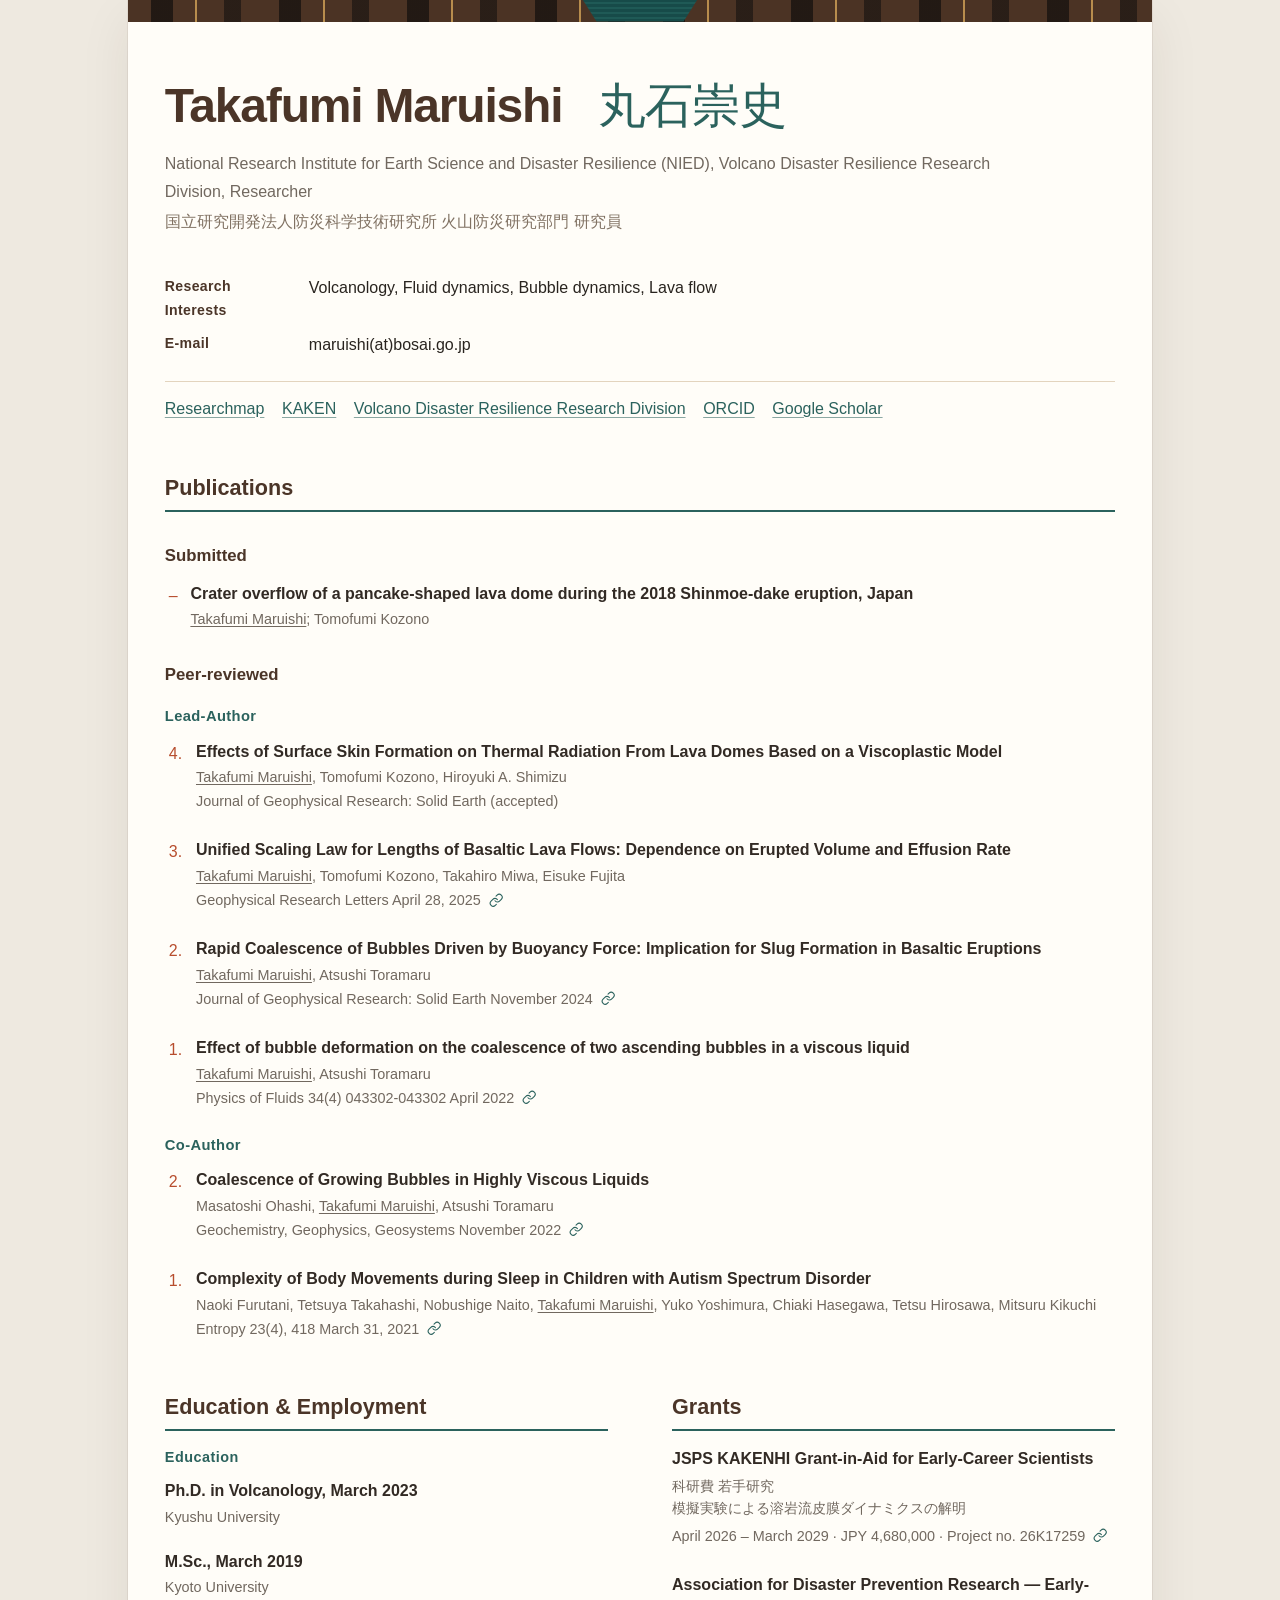
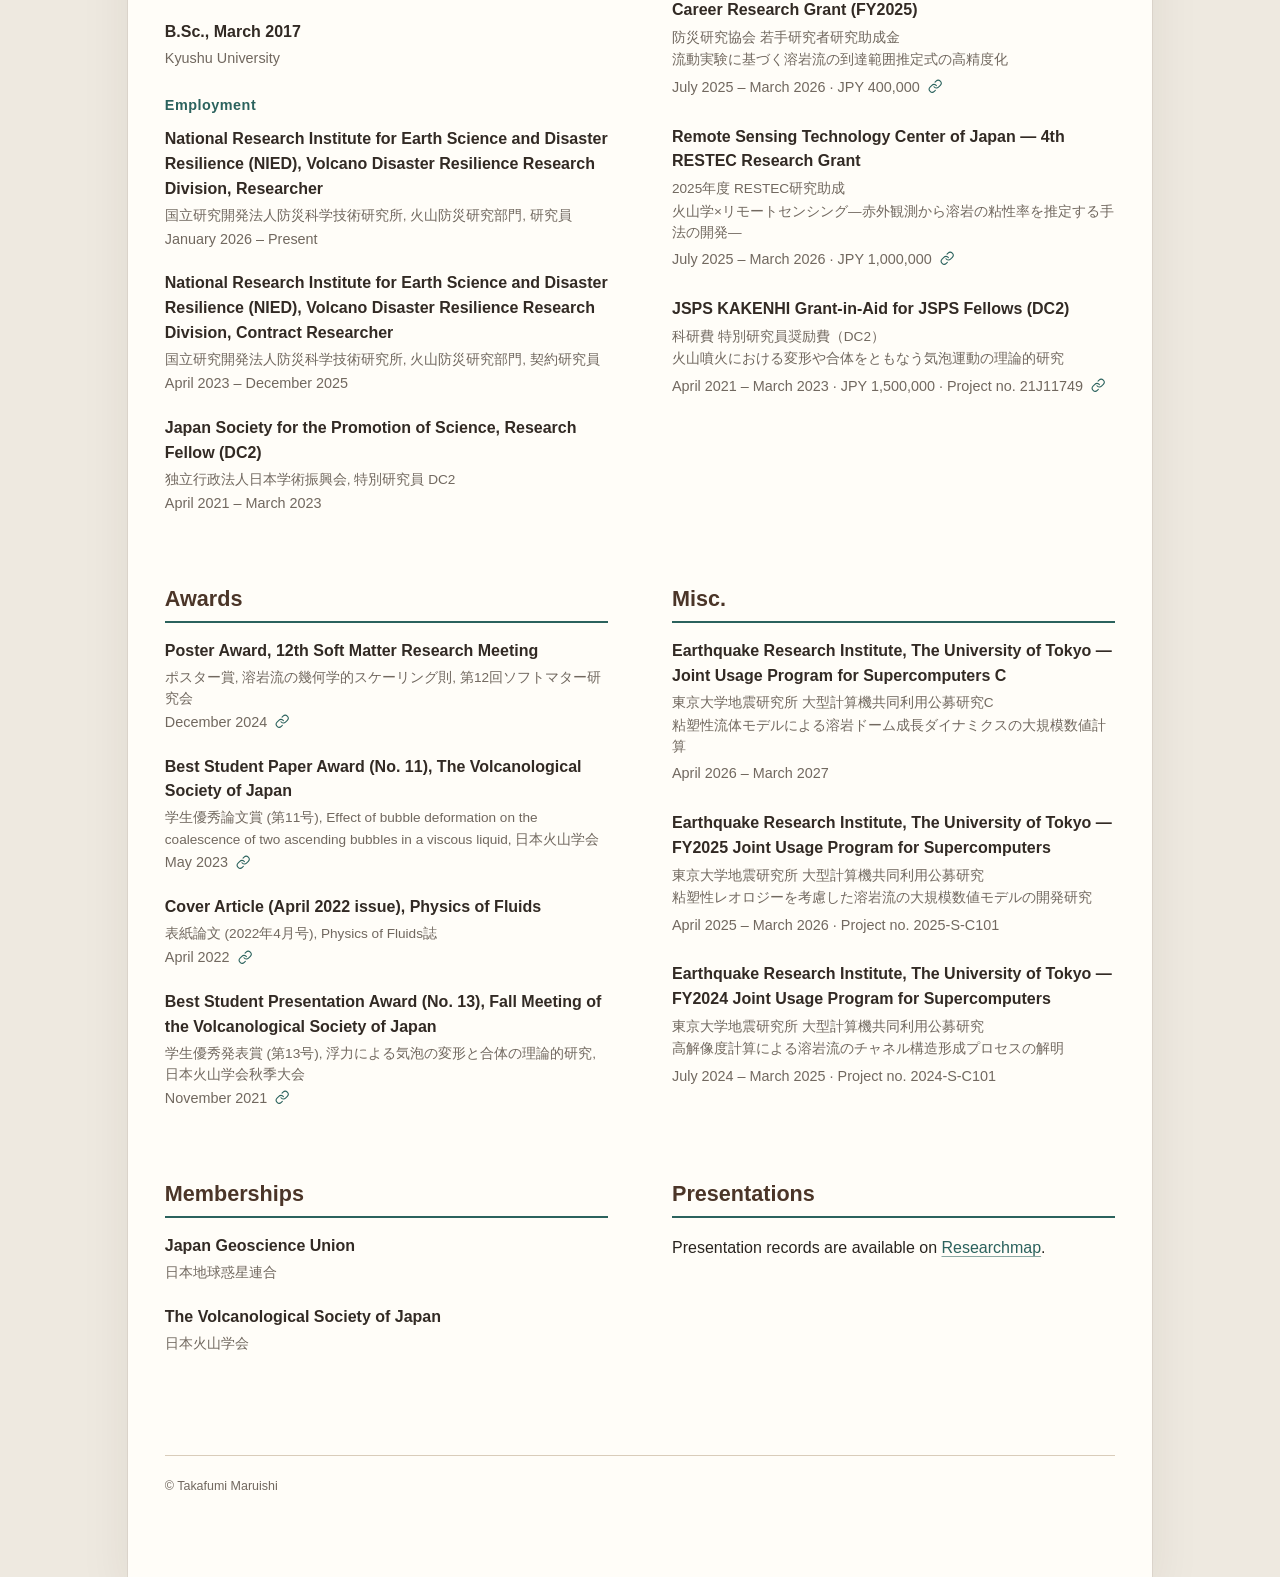
==== commit 48d327bb: "Update publication list and profile links" ====
--- a/docs/index.html
+++ b/docs/index.html
@@ -27,6 +27,7 @@
       <li><a href="https://nrid.nii.ac.jp/nrid/1000080983254/" rel="noopener">KAKEN</a></li>
       <li><a href="https://kazan.bosai.go.jp/" rel="noopener">Volcano Disaster Resilience Research Division</a></li>
       <li><a href="https://orcid.org/0000-0002-3188-3649" rel="noopener">ORCID</a></li>
+      <li><a href="https://scholar.google.com/citations?user=ZWgzOBgAAAAJ&amp;hl=en" rel="noopener">Google Scholar</a></li>
     </ul>
   </section>
 
@@ -41,16 +42,17 @@
       </li>
     </ul>
     <h3>Peer-reviewed</h3>
+    <h4 class="publication-role">Lead-Author</h4>
     <ol class="records publications reversed-publications" reversed>
-      <li value="5">
-        <span class="publication-number" aria-hidden="true">5.</span>
+      <li value="4">
+        <span class="publication-number" aria-hidden="true">4.</span>
 
         <div class="record-title">Effects of Surface Skin Formation on Thermal Radiation From Lava Domes Based on a Viscoplastic Model</div>
         <div class="meta publication-authors"><span class="self-author">Takafumi Maruishi</span>, Tomofumi Kozono, Hiroyuki A. Shimizu</div>
         <div class="meta">Journal of Geophysical Research: Solid Earth (accepted)</div>
       </li>
-      <li value="4">
-        <span class="publication-number" aria-hidden="true">4.</span>
+      <li value="3">
+        <span class="publication-number" aria-hidden="true">3.</span>
 
         <div class="record-title">Unified Scaling Law for Lengths of Basaltic Lava Flows: Dependence on Erupted Volume and Effusion Rate</div>
         <div class="meta publication-authors"><span class="self-author">Takafumi Maruishi</span>, Tomofumi Kozono, Takahiro Miwa, Eisuke Fujita</div>
@@ -58,8 +60,8 @@
           <svg viewBox="0 0 24 24" fill="none" stroke="#2b625d" stroke-width="1.8" stroke-linecap="round" stroke-linejoin="round" aria-hidden="true"><path d="M10 13a5 5 0 0 0 7.54.54l3-3a5 5 0 0 0-7.07-7.07l-1.72 1.71"/><path d="M14 11a5 5 0 0 0-7.54-.54l-3 3a5 5 0 0 0 7.07 7.07l1.71-1.71"/></svg>
         </a></div>
       </li>
-      <li value="3">
-        <span class="publication-number" aria-hidden="true">3.</span>
+      <li value="2">
+        <span class="publication-number" aria-hidden="true">2.</span>
 
         <div class="record-title">Rapid Coalescence of Bubbles Driven by Buoyancy Force: Implication for Slug Formation in Basaltic Eruptions</div>
         <div class="meta publication-authors"><span class="self-author">Takafumi Maruishi</span>, Atsushi Toramaru</div>
@@ -67,6 +69,18 @@
           <svg viewBox="0 0 24 24" fill="none" stroke="#2b625d" stroke-width="1.8" stroke-linecap="round" stroke-linejoin="round" aria-hidden="true"><path d="M10 13a5 5 0 0 0 7.54.54l3-3a5 5 0 0 0-7.07-7.07l-1.72 1.71"/><path d="M14 11a5 5 0 0 0-7.54-.54l-3 3a5 5 0 0 0 7.07 7.07l1.71-1.71"/></svg>
         </a></div>
       </li>
+      <li value="1">
+        <span class="publication-number" aria-hidden="true">1.</span>
+
+        <div class="record-title">Effect of bubble deformation on the coalescence of two ascending bubbles in a viscous liquid</div>
+        <div class="meta publication-authors"><span class="self-author">Takafumi Maruishi</span>, Atsushi Toramaru</div>
+        <div class="meta">Physics of Fluids 34(4) 043302-043302 April 2022 <a class="source-link" href="https://doi.org/10.1063/5.0082506" rel="noopener" aria-label="DOI for Effect of bubble deformation on the coalescence of two ascending bubbles in a viscous liquid" title="Source">
+          <svg viewBox="0 0 24 24" fill="none" stroke="#2b625d" stroke-width="1.8" stroke-linecap="round" stroke-linejoin="round" aria-hidden="true"><path d="M10 13a5 5 0 0 0 7.54.54l3-3a5 5 0 0 0-7.07-7.07l-1.72 1.71"/><path d="M14 11a5 5 0 0 0-7.54-.54l-3 3a5 5 0 0 0 7.07 7.07l1.71-1.71"/></svg>
+        </a></div>
+      </li>
+    </ol>
+    <h4 class="publication-role">Co-Author</h4>
+    <ol class="records publications reversed-publications" reversed>
       <li value="2">
         <span class="publication-number" aria-hidden="true">2.</span>
 
@@ -79,9 +93,9 @@
       <li value="1">
         <span class="publication-number" aria-hidden="true">1.</span>
 
-        <div class="record-title">Effect of bubble deformation on the coalescence of two ascending bubbles in a viscous liquid</div>
-        <div class="meta publication-authors"><span class="self-author">Takafumi Maruishi</span>, Atsushi Toramaru</div>
-        <div class="meta">Physics of Fluids 34(4) 043302-043302 April 2022 <a class="source-link" href="https://doi.org/10.1063/5.0082506" rel="noopener" aria-label="DOI for Effect of bubble deformation on the coalescence of two ascending bubbles in a viscous liquid" title="Source">
+        <div class="record-title">Complexity of Body Movements during Sleep in Children with Autism Spectrum Disorder</div>
+        <div class="meta publication-authors">Naoki Furutani, Tetsuya Takahashi, Nobushige Naito, <span class="self-author">Takafumi Maruishi</span>, Yuko Yoshimura, Chiaki Hasegawa, Tetsu Hirosawa, Mitsuru Kikuchi</div>
+        <div class="meta">Entropy 23(4), 418 March 31, 2021 <a class="source-link" href="https://doi.org/10.3390/e23040418" rel="noopener" aria-label="DOI for Complexity of Body Movements during Sleep in Children with Autism Spectrum Disorder" title="Source">
           <svg viewBox="0 0 24 24" fill="none" stroke="#2b625d" stroke-width="1.8" stroke-linecap="round" stroke-linejoin="round" aria-hidden="true"><path d="M10 13a5 5 0 0 0 7.54.54l3-3a5 5 0 0 0-7.07-7.07l-1.72 1.71"/><path d="M14 11a5 5 0 0 0-7.54-.54l-3 3a5 5 0 0 0 7.07 7.07l1.71-1.71"/></svg>
         </a></div>
       </li>
--- a/docs/styles.css
+++ b/docs/styles.css
@@ -67,6 +67,7 @@
 section { margin-top: 3.2rem; }
 h2 { margin: 0 0 1.2rem; padding-bottom: 0.5rem; border-bottom: 2px solid var(--link); color: var(--brown); font-size: 1.35rem; line-height: 1.35; }
 h3 { margin: 2rem 0 0.85rem; color: var(--brown); font-size: 1.05rem; line-height: 1.4; }
+.publication-role { margin: 1.25rem 0 0.8rem; color: var(--link); font-size: 0.92rem; line-height: 1.4; letter-spacing: 0.025em; }
 .profile {
   margin-top: 0;
 }
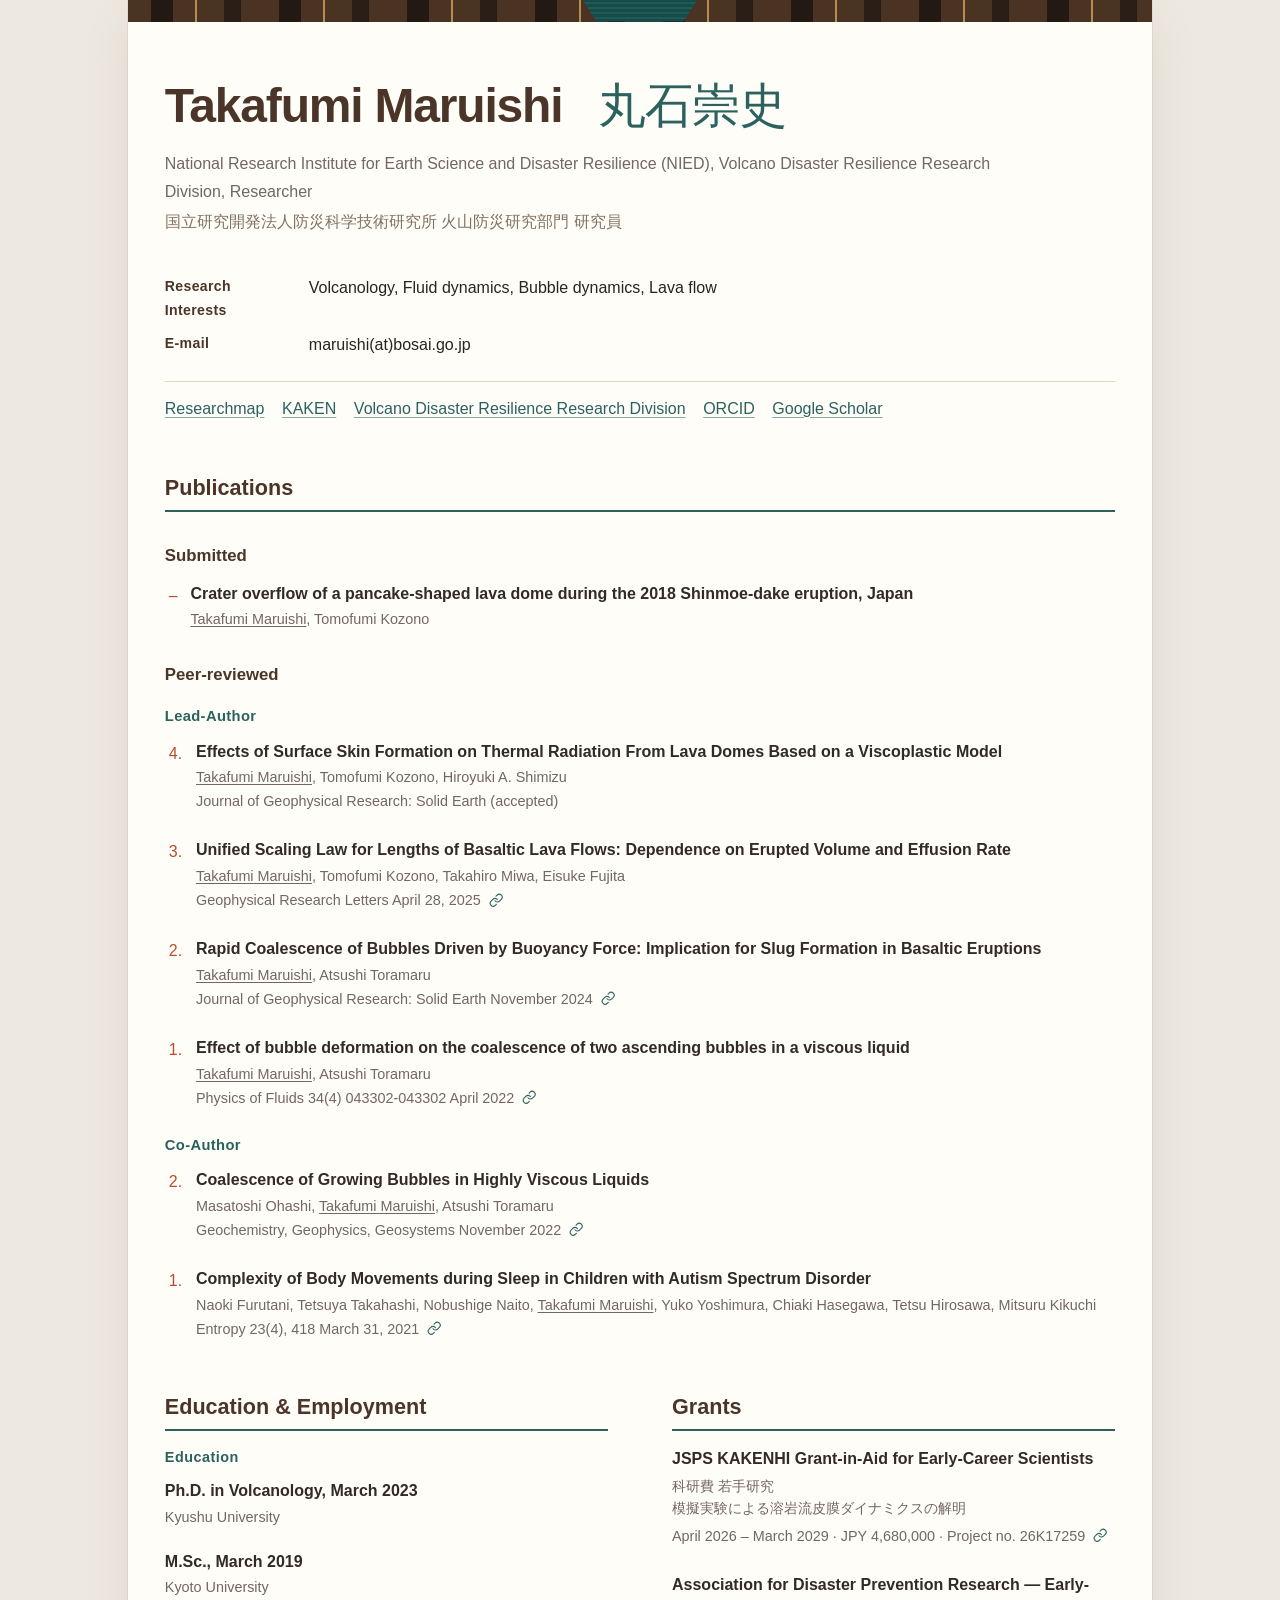
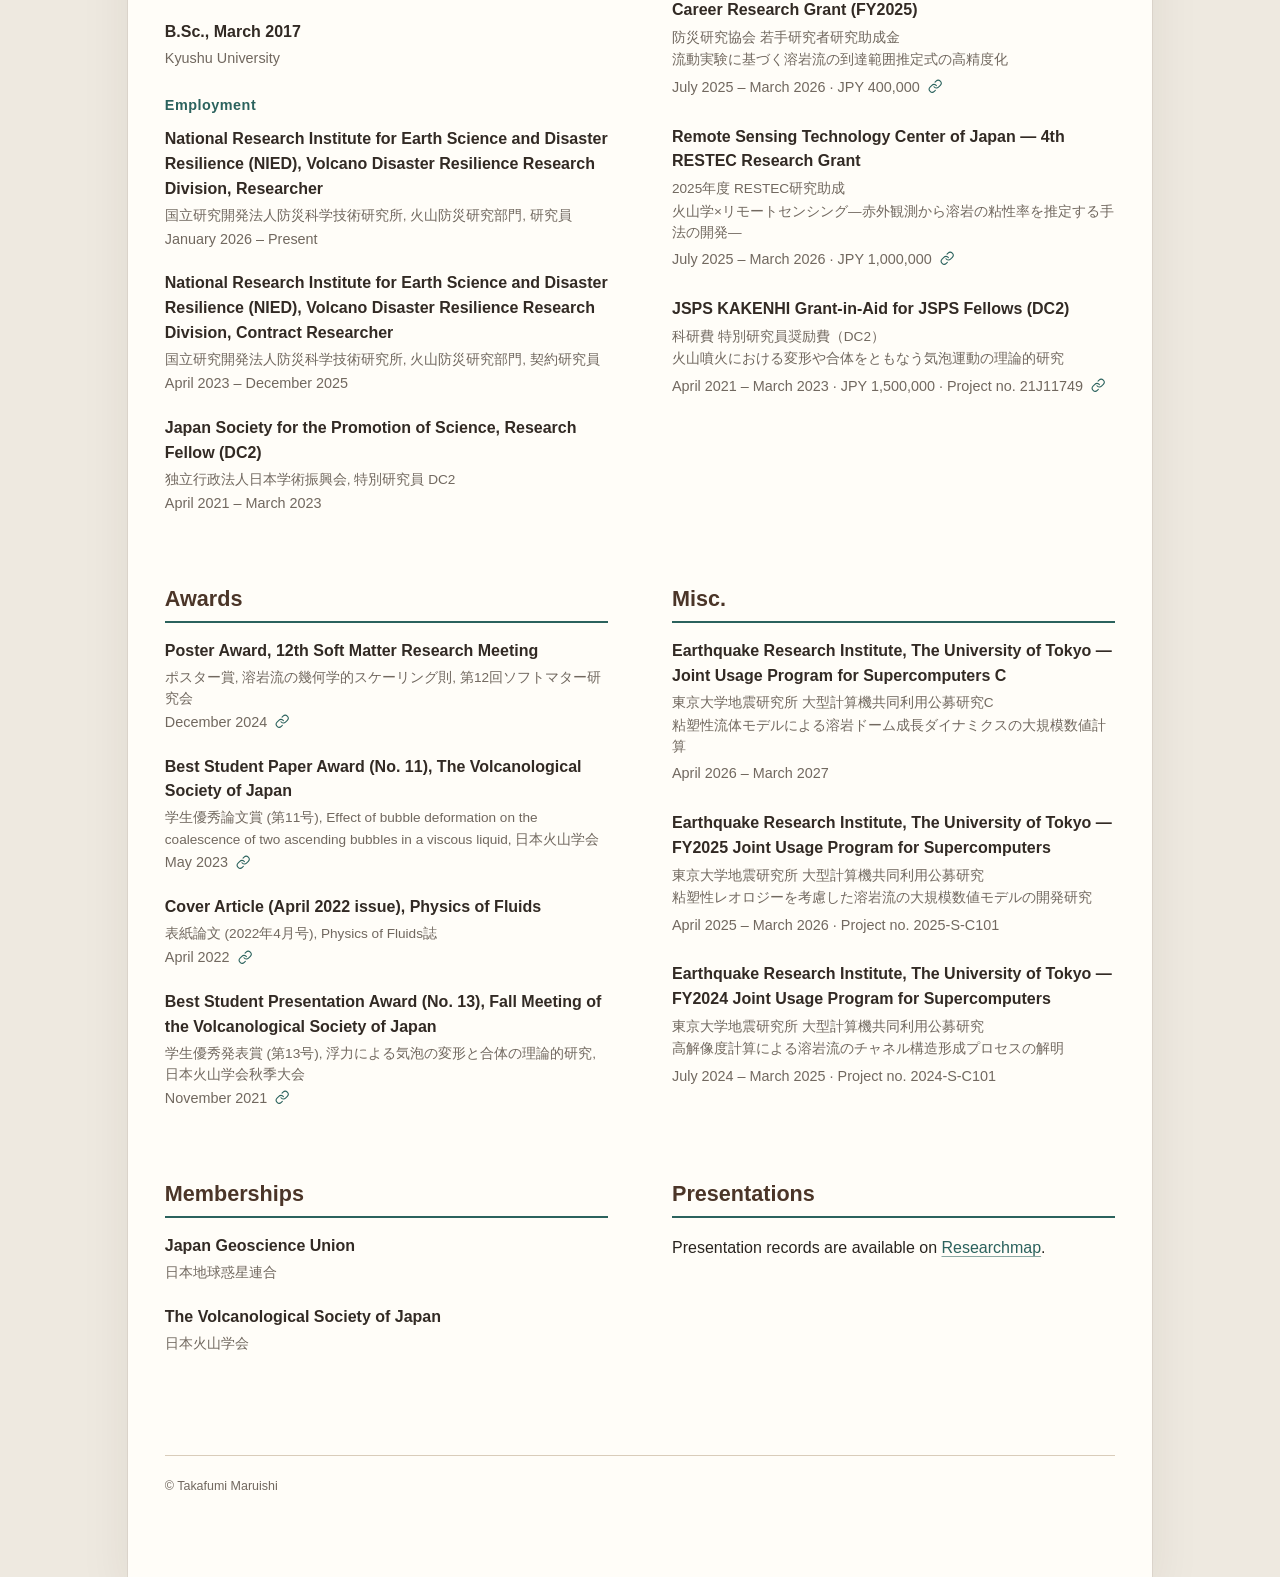
==== commit afbebe84: "Fix submitted paper author separator" ====
--- a/docs/index.html
+++ b/docs/index.html
@@ -38,7 +38,7 @@
       <li>
 
         <div class="record-title">Crater overflow of a pancake-shaped lava dome during the 2018 Shinmoe-dake eruption, Japan</div>
-        <div class="meta publication-authors"><span class="self-author">Takafumi Maruishi</span>; Tomofumi Kozono</div>
+        <div class="meta publication-authors"><span class="self-author">Takafumi Maruishi</span>, Tomofumi Kozono</div>
       </li>
     </ul>
     <h3>Peer-reviewed</h3>
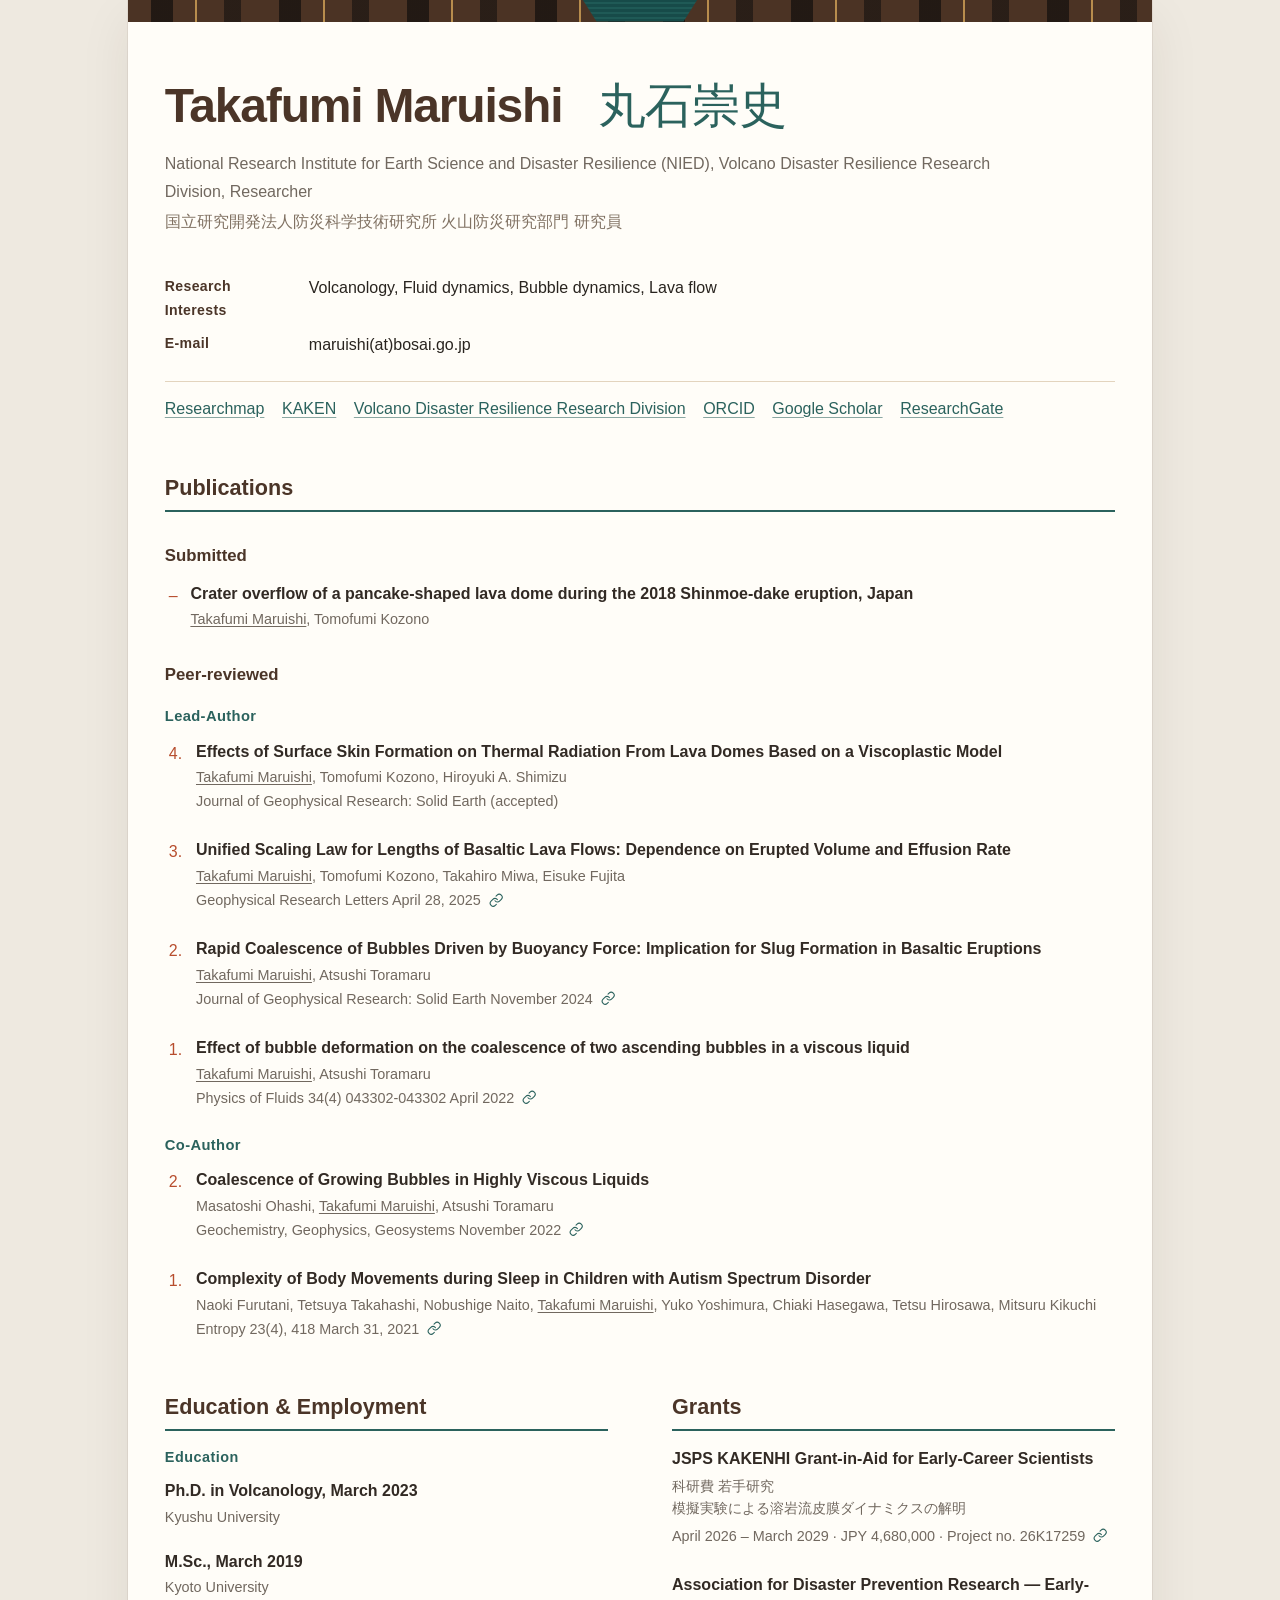
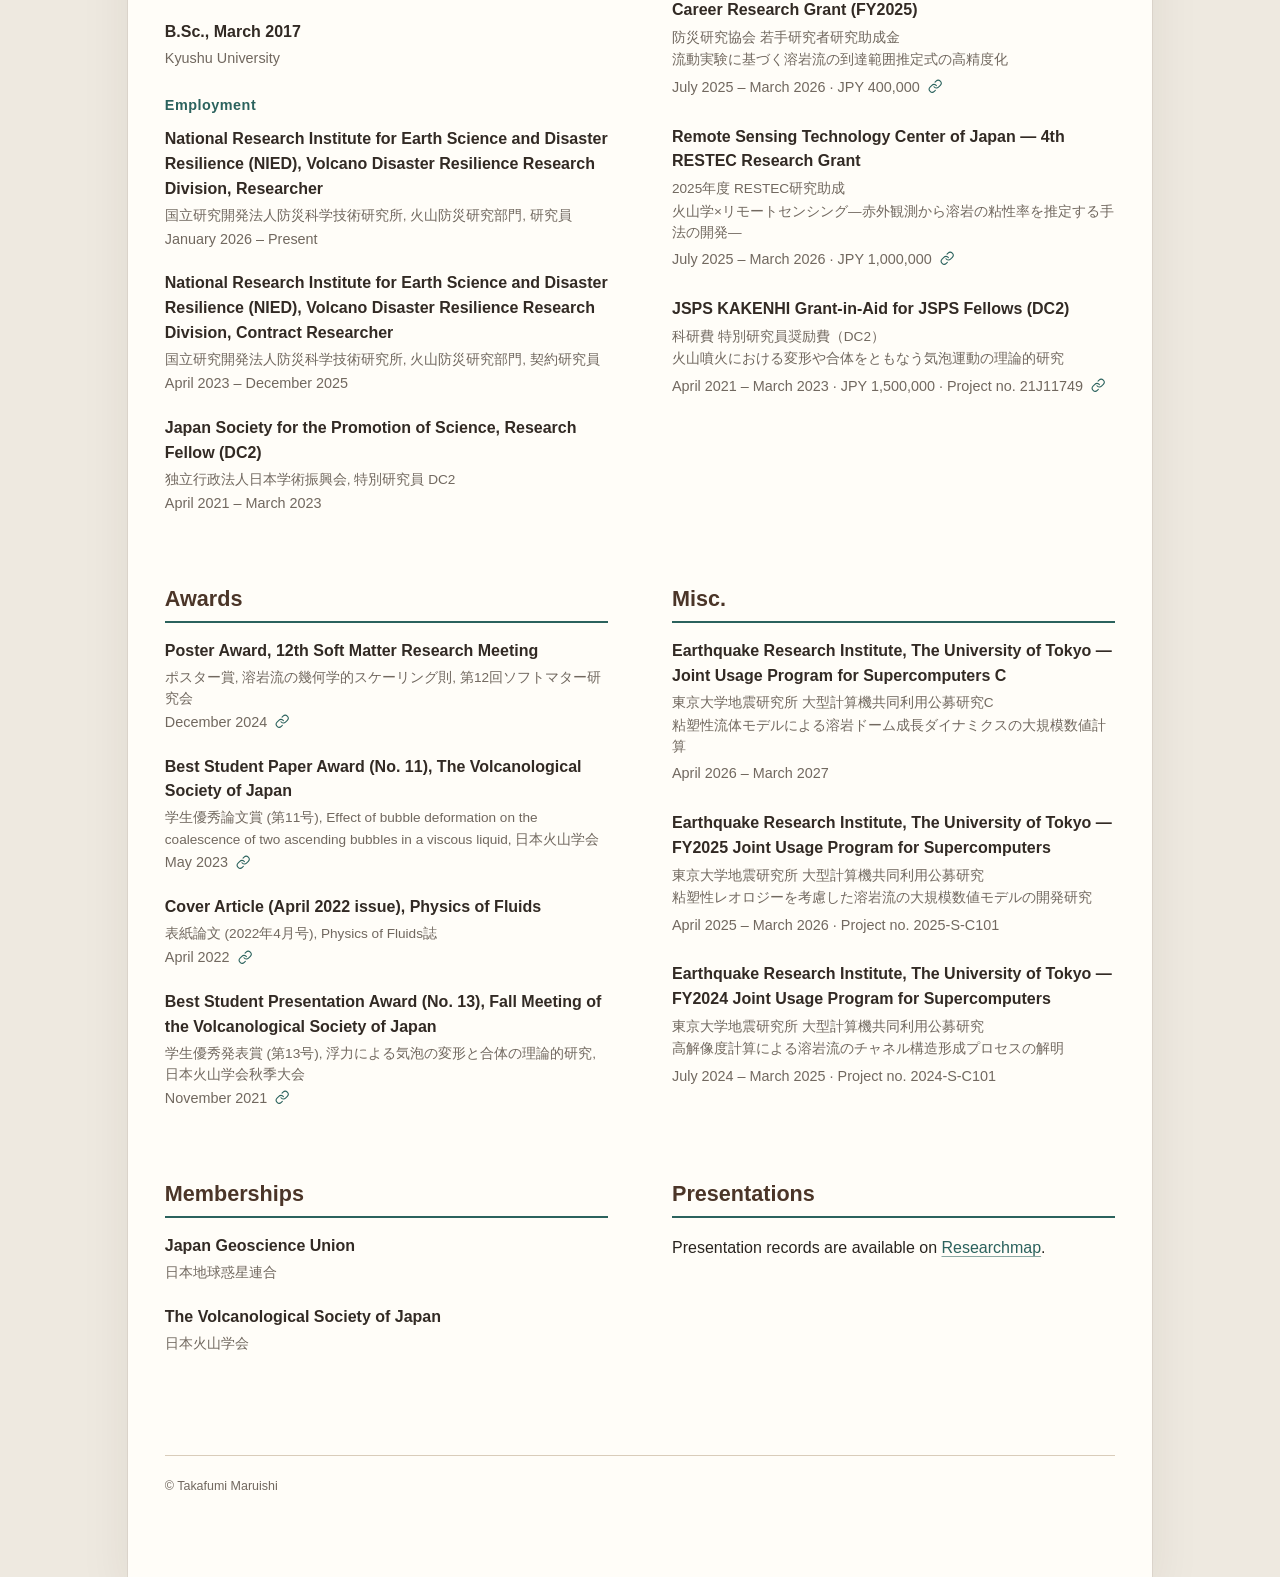
==== commit b75597e8: "Add ResearchGate profile link" ====
--- a/docs/index.html
+++ b/docs/index.html
@@ -28,6 +28,7 @@
       <li><a href="https://kazan.bosai.go.jp/" rel="noopener">Volcano Disaster Resilience Research Division</a></li>
       <li><a href="https://orcid.org/0000-0002-3188-3649" rel="noopener">ORCID</a></li>
       <li><a href="https://scholar.google.com/citations?user=ZWgzOBgAAAAJ&amp;hl=en" rel="noopener">Google Scholar</a></li>
+      <li><a href="https://www.researchgate.net/profile/Takafumi-Maruishi" rel="noopener">ResearchGate</a></li>
     </ul>
   </section>
 
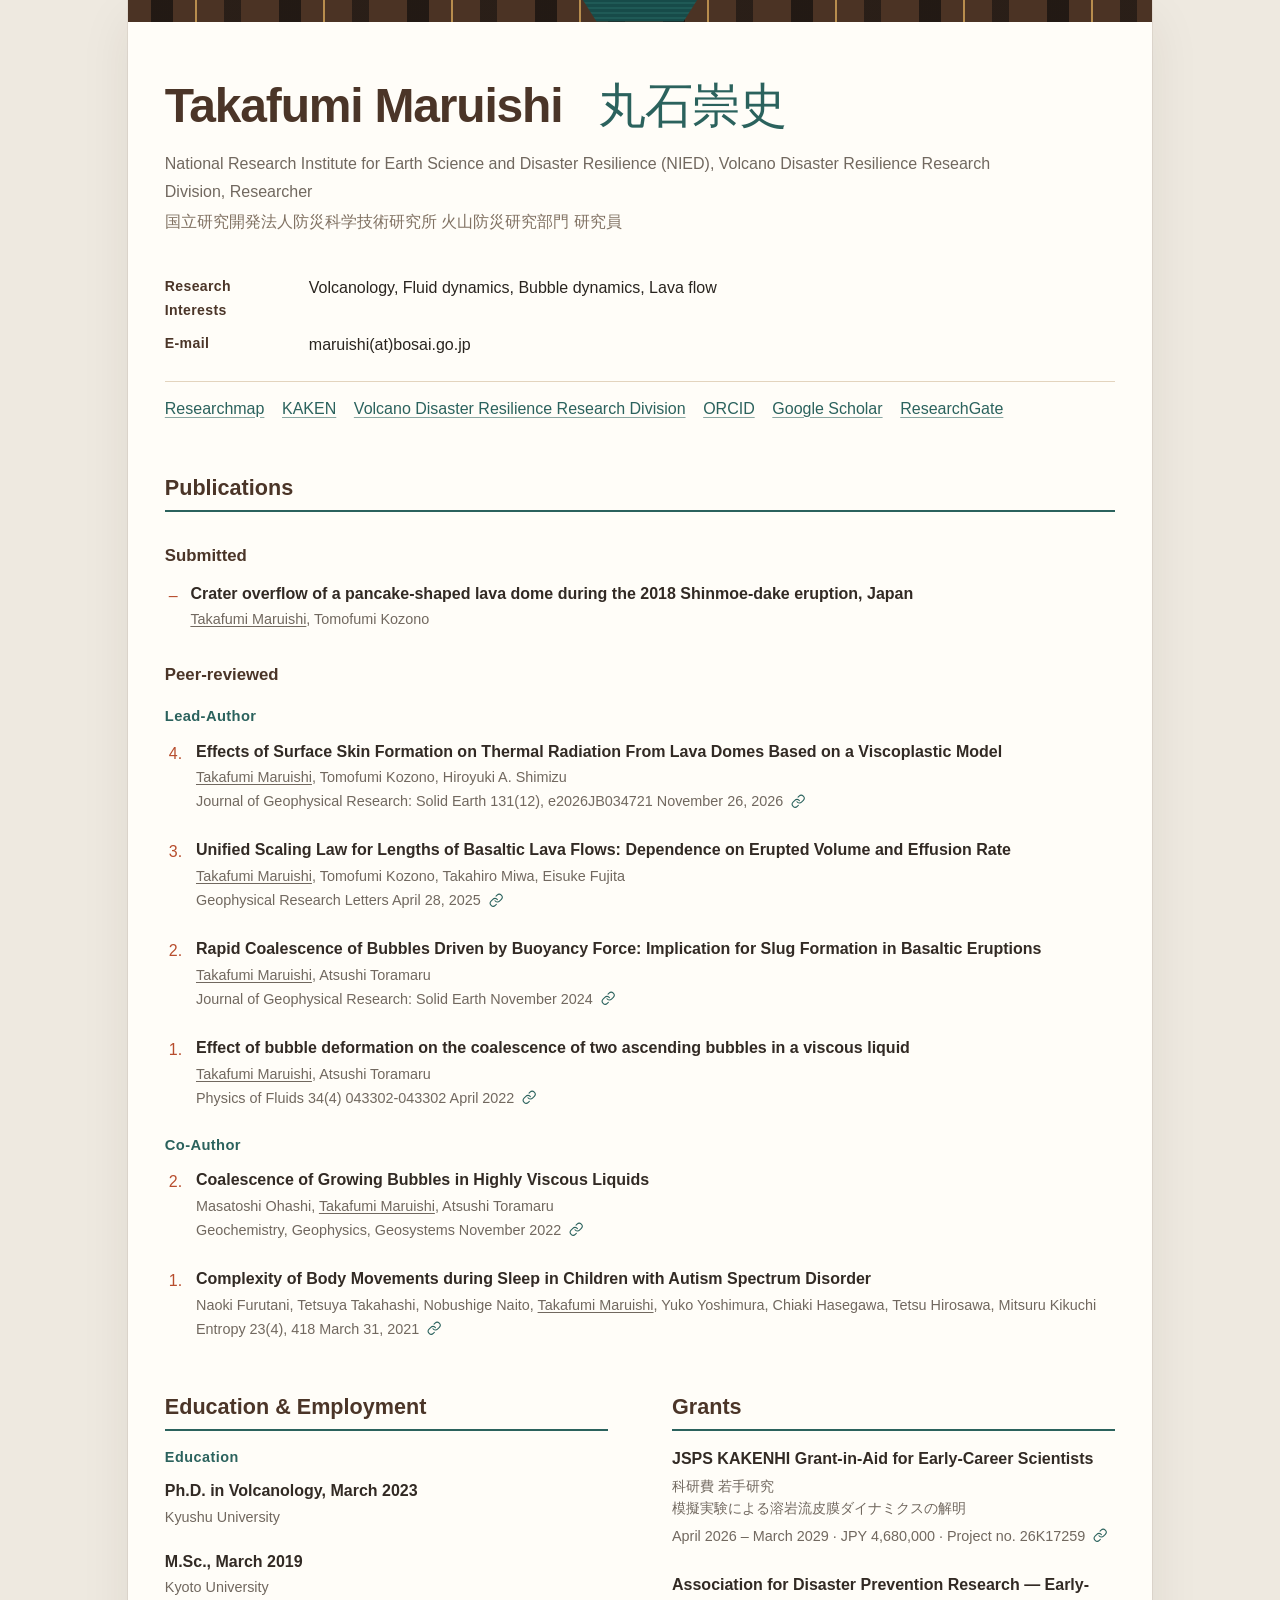
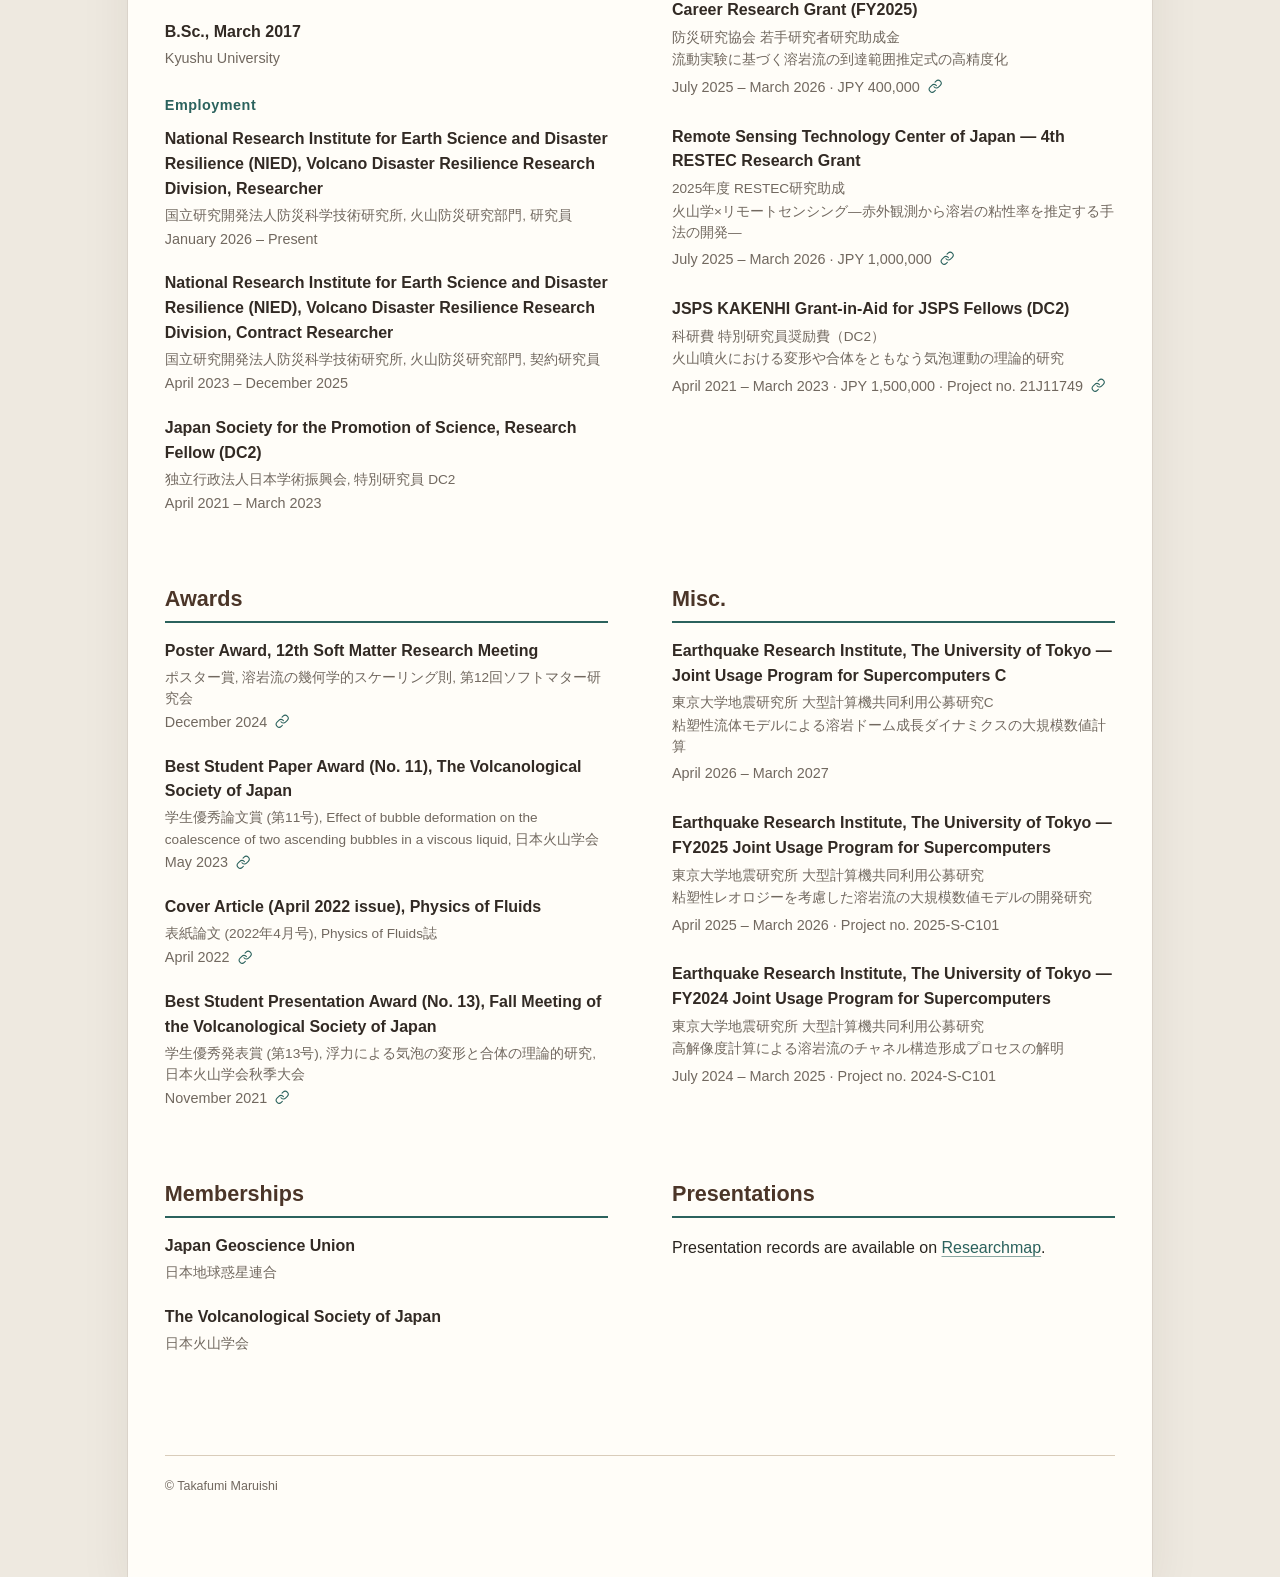
==== commit 69966719: "Update JGR publication details" ====
--- a/docs/index.html
+++ b/docs/index.html
@@ -50,7 +50,9 @@
 
         <div class="record-title">Effects of Surface Skin Formation on Thermal Radiation From Lava Domes Based on a Viscoplastic Model</div>
         <div class="meta publication-authors"><span class="self-author">Takafumi Maruishi</span>, Tomofumi Kozono, Hiroyuki A. Shimizu</div>
-        <div class="meta">Journal of Geophysical Research: Solid Earth (accepted)</div>
+        <div class="meta">Journal of Geophysical Research: Solid Earth 131(12), e2026JB034721 November 26, 2026 <a class="source-link" href="https://doi.org/10.1029/2026JB034721" rel="noopener" aria-label="DOI for Effects of Surface Skin Formation on Thermal Radiation From Lava Domes Based on a Viscoplastic Model" title="Source">
+          <svg viewBox="0 0 24 24" fill="none" stroke="#2b625d" stroke-width="1.8" stroke-linecap="round" stroke-linejoin="round" aria-hidden="true"><path d="M10 13a5 5 0 0 0 7.54.54l3-3a5 5 0 0 0-7.07-7.07l-1.72 1.71"/><path d="M14 11a5 5 0 0 0-7.54-.54l-3 3a5 5 0 0 0 7.07 7.07l1.71-1.71"/></svg>
+        </a></div>
       </li>
       <li value="3">
         <span class="publication-number" aria-hidden="true">3.</span>
